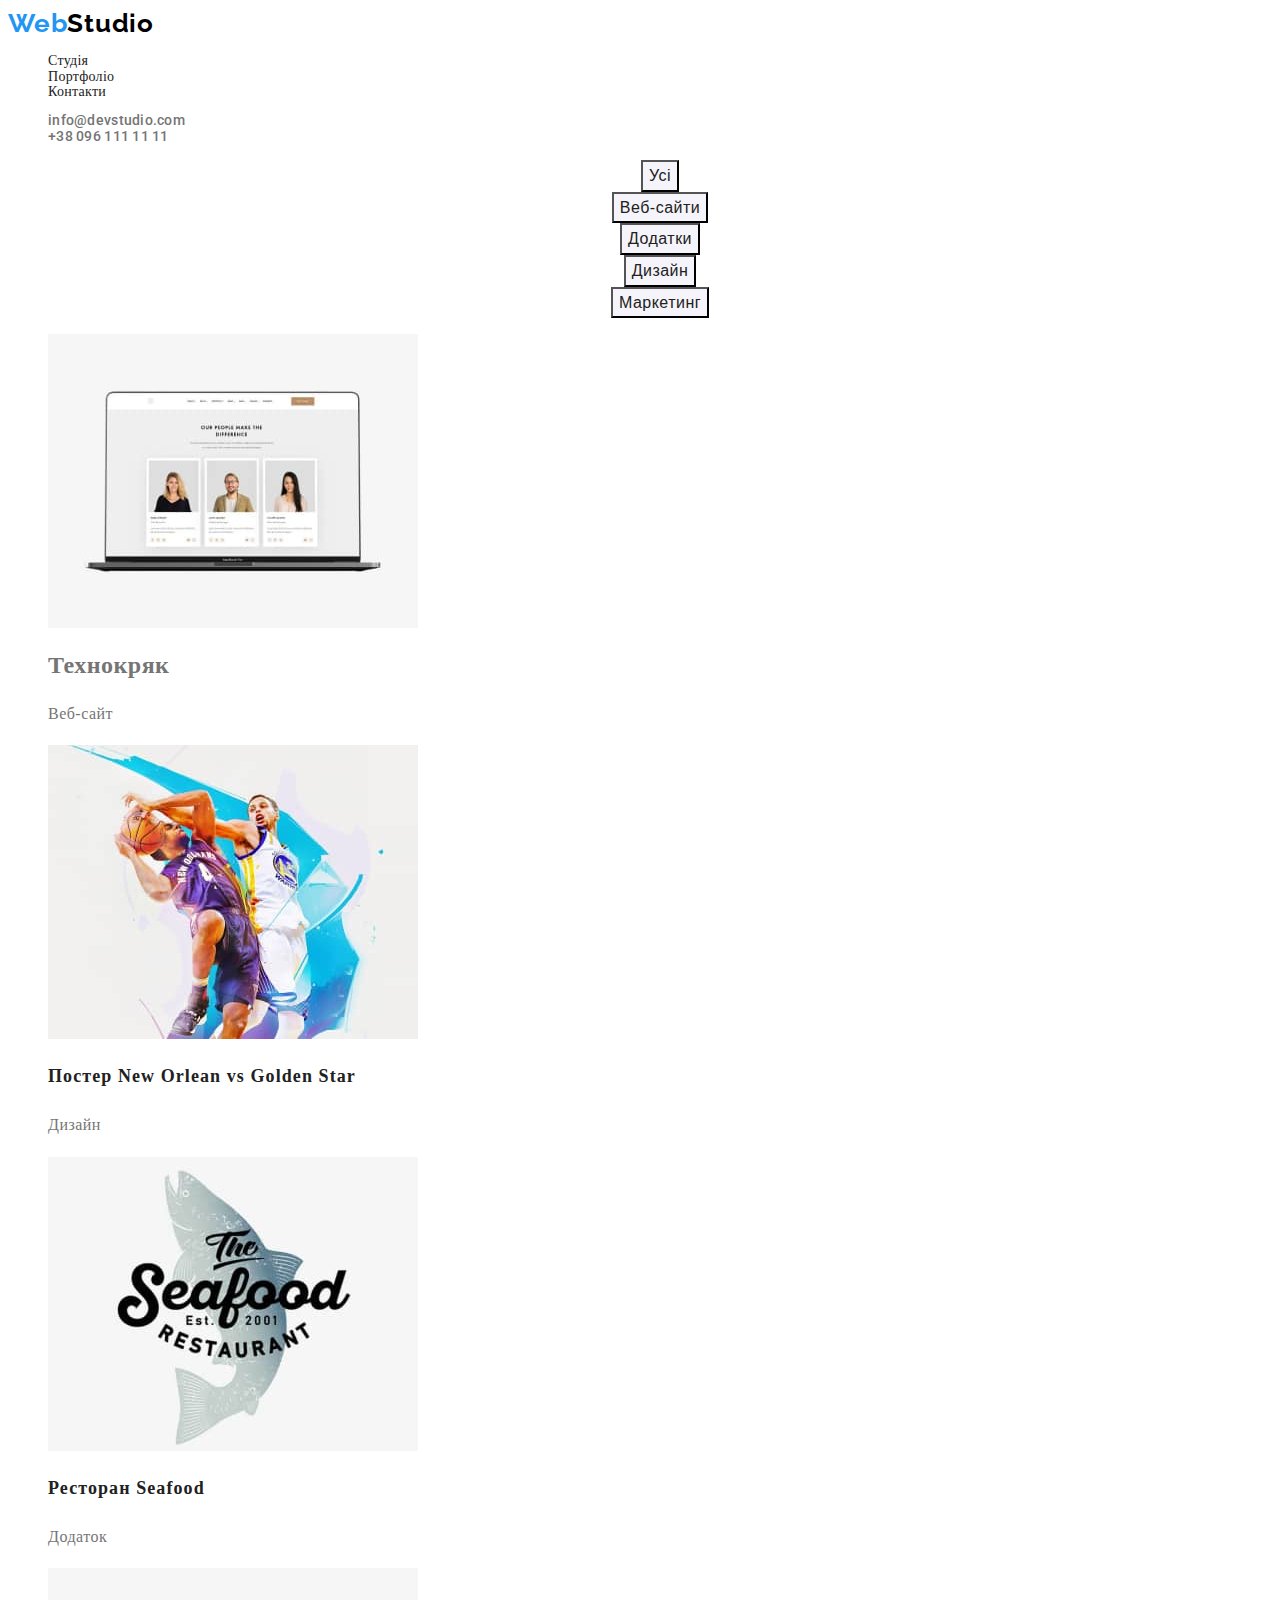
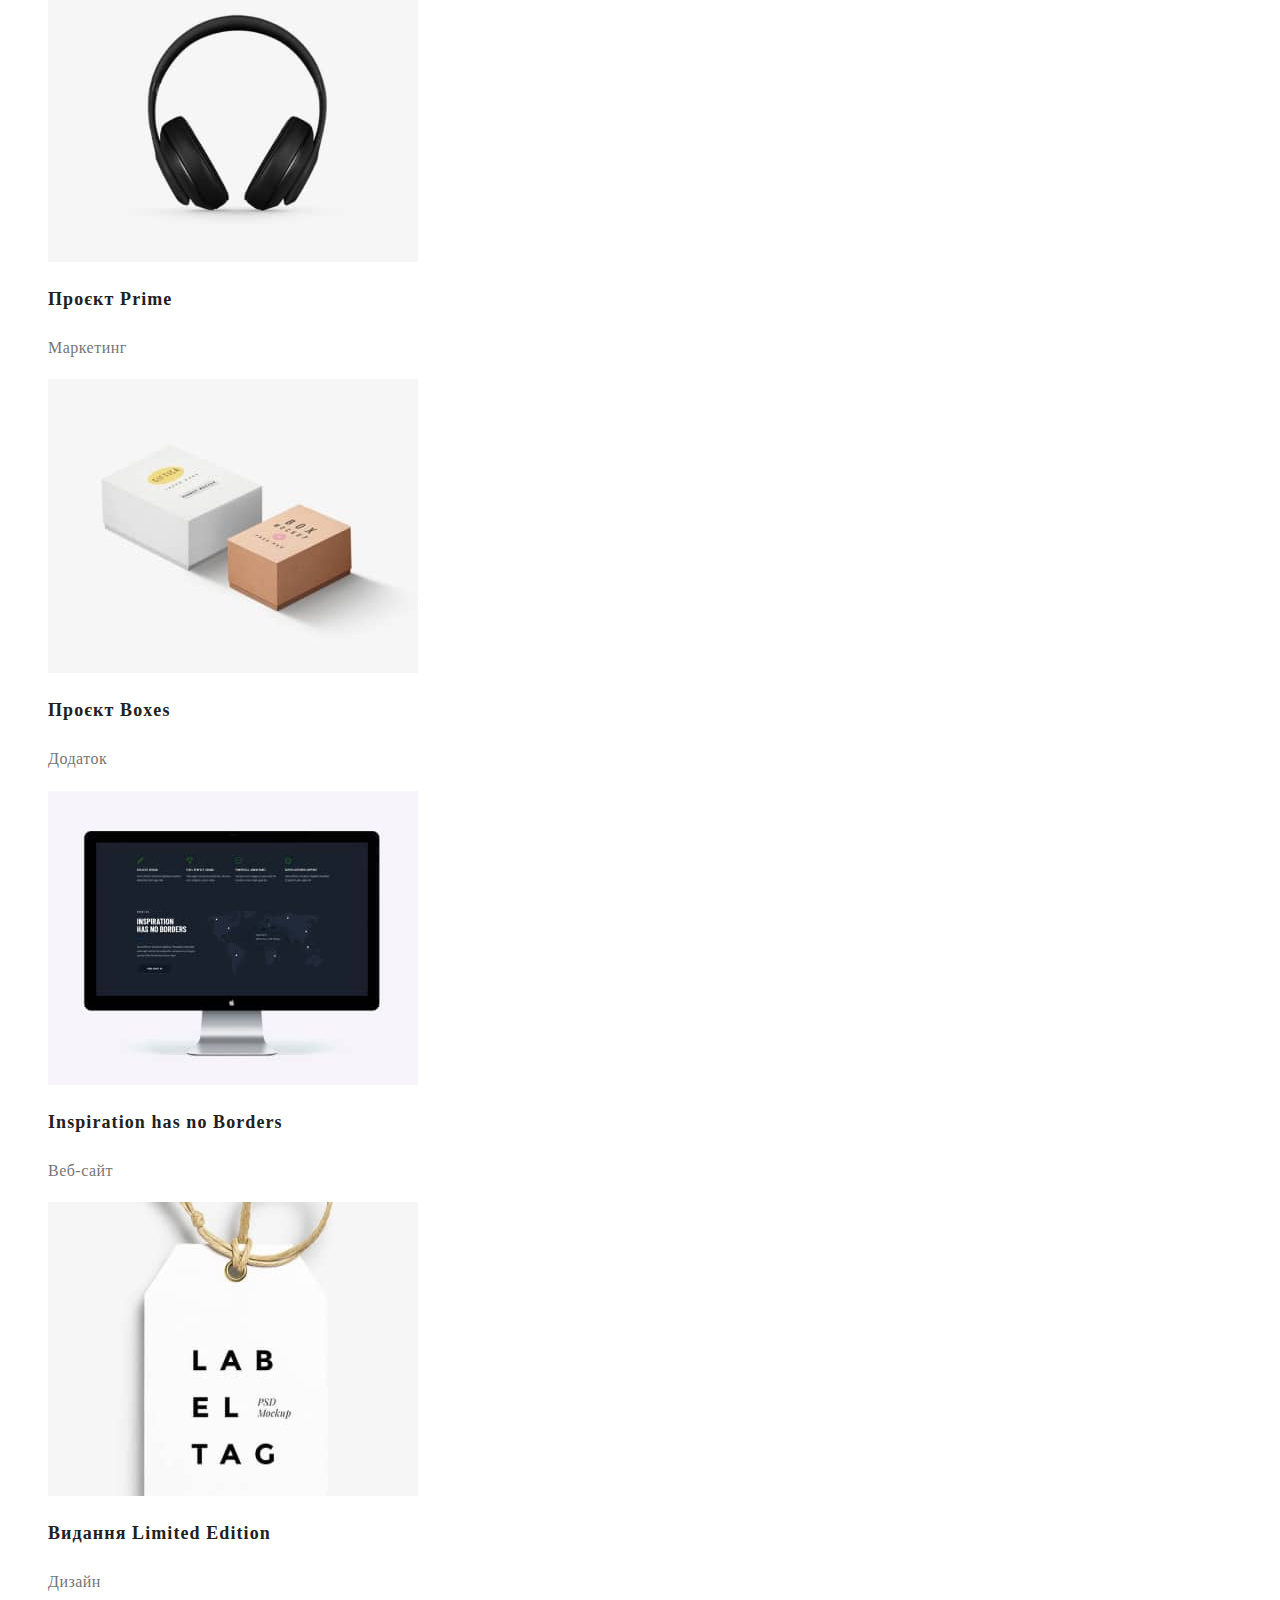
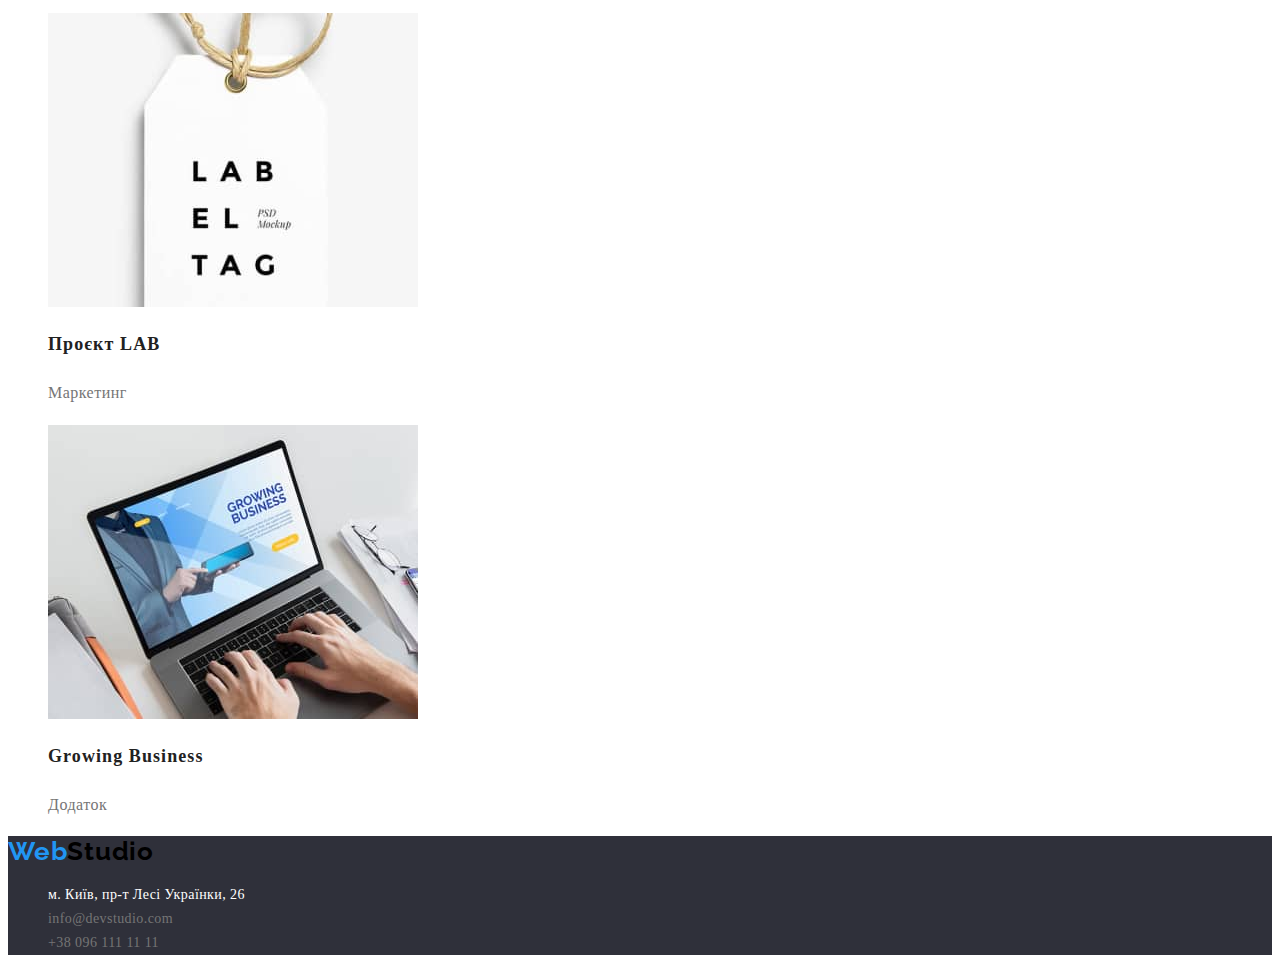
==== portfolio.html @ 9b66dcf1 "added  files" ====
<!DOCTYPE html>
<html lang="uk">
  <head>
    <meta charset="UTF-8" />
    <meta http-equiv="X-UA-Compatible" content="IE=edge" />
    <meta name="viewport" content="width=device-width, initial-scale=1.0" />
    <title>WebStudio</title>
    <!-- GoogleFonts -->
    <link href="https://fonts.googleapis.com/css2?family=Raleway:wght@700&family=Roboto:wght@400;500;700;900&display=swap" rel="stylesheet"/>
    <link rel="stylesheet" href="./css/styles.css">
  </head>
  <body>
    <header>
      <a class="logo-web" href="#">Web<span class="logo-studio">Studio</span></a>
      <nav>
        <ul class="links">
          <li>
            <a class="link-studio" href="./index.html">Студія</a>
          </li>

          <li>
            <a class="link-portfolio" href="./portfolio.html">Портфоліо</a>
          </li>
          <li>
            <a class="link-contacts" href="#">Контакти</a>
          </li>
        </ul>
      </nav>
      <ul class="contacts">
        <li>
          <a class="contacts-mail" href="mailto:info@devstudio.com">info@devstudio.com</a>
        </li>
        <li>
          <a class="contacts-tel" href="tel:+380961111111">+38 096 111 11 11</a>
        </li>
      </ul>
    </header>
    <!-- main-navigation -->
    <main>
      <section>
        <h1 hidden>portfolio</h1>
        <ul class="main-nav-filter">
          <li><button class="button" type="button">Усі</button></li>
          <li><button class="button" type="button">Веб-сайти</button></li>
          <li><button class="button" type="button">Додатки</button></li>
          <li><button class="button" type="button">Дизайн</button></li>
          <li><button class="button" type="button">Маркетинг</button></li>
        </ul>
        <ul class="our-web">
          <li>
            <img src="./images/portfolio/1.jpg" alt="приклади сайтів" width="370" height="294" />
            <h2>Технокряк</h2>
            <p class="text-portfolio">Веб-сайт</p>
          </li>
          <li>
            <img src="./images/portfolio/img2.jpg" alt="приклади сайтів" width="370" height="294" />
            <h2 class="header-portofolio">Постер New Orlean vs Golden Star</h2>
            <p class="text-portfolio">Дизайн</p>
          </li>
          <li>
            <img src="./images/portfolio/img3.jpg" alt="приклади сайтів" width="370" height="294" />
            <h2 class="header-portofolio">Ресторан Seafood</h2>
            <p class="text-portfolio">Додаток</p>
          </li>
          <li>
            <img src="./images/portfolio/img4.jpg" alt="приклади сайтів" width="370" height="294" />
            <h2 class="header-portofolio">Проєкт Prime</h2>
            <p class="text-portfolio">Маркетинг</p>
          </li>
          <li>
            <img src="./images/portfolio/img5.jpg" alt="приклади сайтів" width="370" height="294" />
            <h2 class="header-portofolio">Проєкт Boxes</h2>
            <p class="text-portfolio">Додаток</p>
          </li>
          <li>
            <img src="./images/portfolio/img6.jpg" alt="приклади сайтів" width="370" height="294" />
            <h2 class="header-portofolio">Inspiration has no Borders</h2>
            <p class="text-portfolio">Веб-сайт</p>
          </li>
          <li>
            <img src="./images/portfolio/img8.jpg" alt="приклади сайтів" width="370" height="294" />
            <h2 class="header-portofolio">Видання Limited Edition</h2>
            <p class="text-portfolio">Дизайн</p>
          </li>
          <li>
            <img src="./images/portfolio/img8.jpg" alt="приклади сайтів" width="370" height="294" />
            <h2 class="header-portofolio">Проєкт LAB</h2>
            <p class="text-portfolio">Маркетинг</p>
          </li>
          <li>
            <img src="./images/portfolio/img9.jpg" alt="приклади сайтів" width="370" height="294" />
            <h2 class="header-portofolio">Growing Business</h2>
            <p class="text-portfolio">Додаток</p>
          </li>
        </ul>
      </section>
    </main>
    <footer class="backgrounf-color">
      <a class="logo-web" href="#">Web<span class="logo-studio">Studio</span></a>
      <address>
        <ul class="advantages">
          <li>
            <a class="adress" href="#">м. Київ, пр-т Лесі Українки, 26</a>
          </li>
          <li>
            <a class="contacts-mail-footer" href="mailto:info@devstudio.com">info@devstudio.com</a>
          </li>
          <li>
            <a class="contacts-tel-footer" href="tel:+380961111111">+38 096 111 11 11</a>
          </li>
        </ul>
      </address>
    </footer>
  </body>
</html>
---- css/styles.css ----
:root {
  --main-blue-color: #2196f3;
  --main-black-color: #212121;
  --secondary-text-color: #757575;
  --main-font-color: #ffffff;
  --secondary-font-color: #f5f4fa;
}
body {
  font-family: 'Roboto' 'Raleway' 'Gill Sans', 'Gill Sans MT', Calibri, 'Trebuchet MS', sans-serif;
  font-style: normal;
  font-weight: 400;
  letter-spacing: 0.03em;
  color: var(--secondary-text-color);
}
/* header */
/* logo */
.logo-web {
  font-family: 'Raleway', sans-serif;
  font-weight: 700;
  font-size: 26px;
  line-height: 1.2;
  letter-spacing: 0.03em;
  text-decoration-line: none;
  color: var(--main-blue-color);
}
.logo-studio {
  color: #000000;
}
/* header-nav */
.links {
  font-weight: 500;
  font-size: 14px;
  line-height: 1.1;
  letter-spacing: 0.02em;
  list-style-type: none;
}

.link-studio,
.link-portfolio,
.link-contacts {
  text-decoration: none;
  color: var(--main-black-color);
  font-weight: 500;
  font-size: 14px;
  line-height: 1.1;
  letter-spacing: 0.02em;
}

.link-studio:hover,
.link-portfolio:hover,
.link-contacts:hover {
  color: var(--main-blue-color);
}

.link-studio:focus,
.link-portfolio:focus,
.link-contacts:focus {
  color: var(--main-blue-color);
}
/* contacts */
.contacts {
  font-family: 'Roboto', sans-serif;
  font-weight: 500;
  font-size: 14px;
  line-height: 1.1;
  letter-spacing: 0.02em;
  list-style-type: none;
}

.contacts-mail,
.contacts-tel {

  color: var(--secondary-text-color);
  text-decoration: none;
}
.contacts-mail:hover,
.contacts-tel:hover {
  color: var(--main-blue-color);
}
.contacts-mail:focus,
.contacts-tel:focus {
  color: var(--main-blue-color);
}
/* hero */
.hero-slogan {
  font-weight: 900;
  font-size: 44px;
  line-height: 1.4;
  text-align: center;
  letter-spacing: 0.06em;
  text-transform: uppercase;
  color: var(--main-font-color);
  background-color: #2f303a;
}

.button {
  color: var(--main-font-color);
  background-color: var(--main-blue-color);
  font-weight: 700;
  font-size: 16px;
  line-height: 1.9;
}
.pointer {
  cursor: pointer;
}

.button:hover {
  color: var(--main-font-color);
  background-color: grey;
}

.button:focus {
  color: var(--main-font-color);
  background-color: grey;
}

/* <!-- our advantages --> */
.advantages {
  list-style-type: none;
}

.headers {
  font-weight: 700;
  font-size: 14px;
  line-height: 1.2;
  letter-spacing: 0.03em;
  text-transform: uppercase;
  color: #212121;
}

.text {
  font-size: 14px;
  line-height: 1.7;
  letter-spacing: 0.03em;
  color: var(--secondary-text-color);
}

.our-works {
  list-style-type: none;
}

.team {
  font-weight: 700;
  font-size: 36px;
  line-height: 1.7;
  text-align: center;
  letter-spacing: 0.03em;

  color: var(--main-black-color);
}

.team-members {
  list-style-type: none;
}
.members {
  font-weight: 500;
  font-size: 16px;
  line-height: 1.7;
  text-align: center;
  letter-spacing: 0.03em;
  color: var(--main-black-color);
}
.possition {
  font-size: 16px;
  line-height: 1.7;
  text-align: center;
  letter-spacing: 0.03em;
  color: var(--secondary-text-color);
}
/* footer */
.backgrounf-color {
  background-color: #2f303a;
}
.adress-info {
  list-style-type: none;
}
.adress {
  font-style: normal;
  font-size: 14px;
  line-height: 1.7;
  letter-spacing: 0.03em;
  color: var(--main-font-color);
  text-decoration: none;
}
.adress:hover,
.adress:focus {
  color: var(--main-blue-color);
}
.contacts-mail-footer,
.contacts-tel-footer {
  font-style: normal;
  font-size: 14px;
  line-height: 1.7;
  letter-spacing: 0.03em;
  color: var(--secondary-text-color);
  text-decoration: none;
}
.contacts-mail-footer:hover,
.contacts-tel-footer:hover {
  color: var(--main-blue-color);
}
.contacts-mail-footer:focus,
.contacts-tel-footer:focus {
  color: var(--main-blue-color);
}
/* buttons */
.main-nav-filter {
  list-style-type: none;
  color: var(--main-black-color);
  font-weight: 500;
  font-size: 16px;
  line-height: 1.6;
  text-align: center;
  letter-spacing: 0.03em;
}
.button {
  color: var(--main-black-color);
  background-color: var(--secondary-font-color);
  font-weight: 500;
  font-size: 16px;
  line-height: 1.6;
  text-align: center;
  letter-spacing: 0.03em;
  cursor: pointer;
}
.button:hover {
  color: var(--main-font-color);
  background-color: var(--main-blue-color);
}
.button:focus {
  color: var(--main-font-color);
  background-color: var(--main-blue-color);
}

/* Our web-sides */
.our-web {
  list-style-type: none;
}
.header-portofolio {
  font-weight: 700;
  font-size: 18px;
  line-height: 2;
  letter-spacing: 0.06em;
  color:var(--main-black-color);
}
.text-portfolio {
  font-size: 16px;
  line-height: 1.9;
  letter-spacing: 0.03em;
  color: var(--secondary-text-color);
}
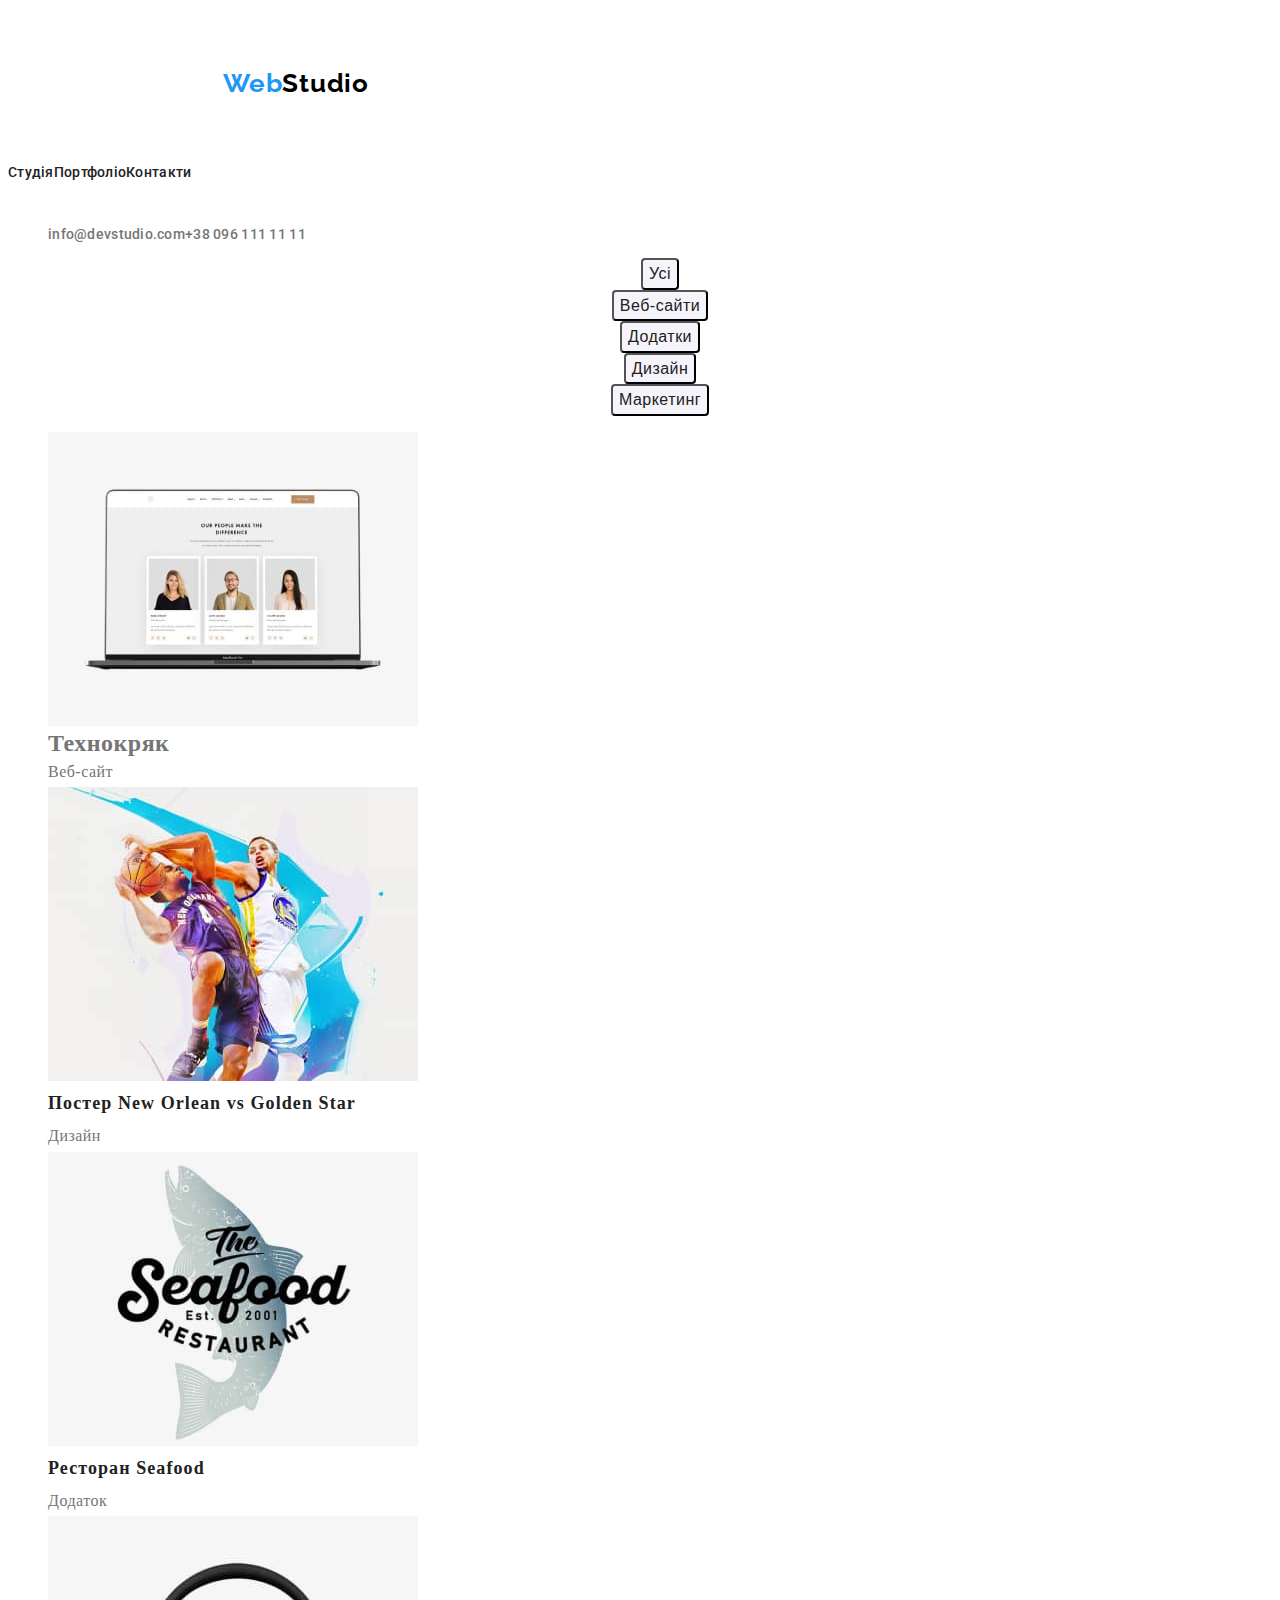
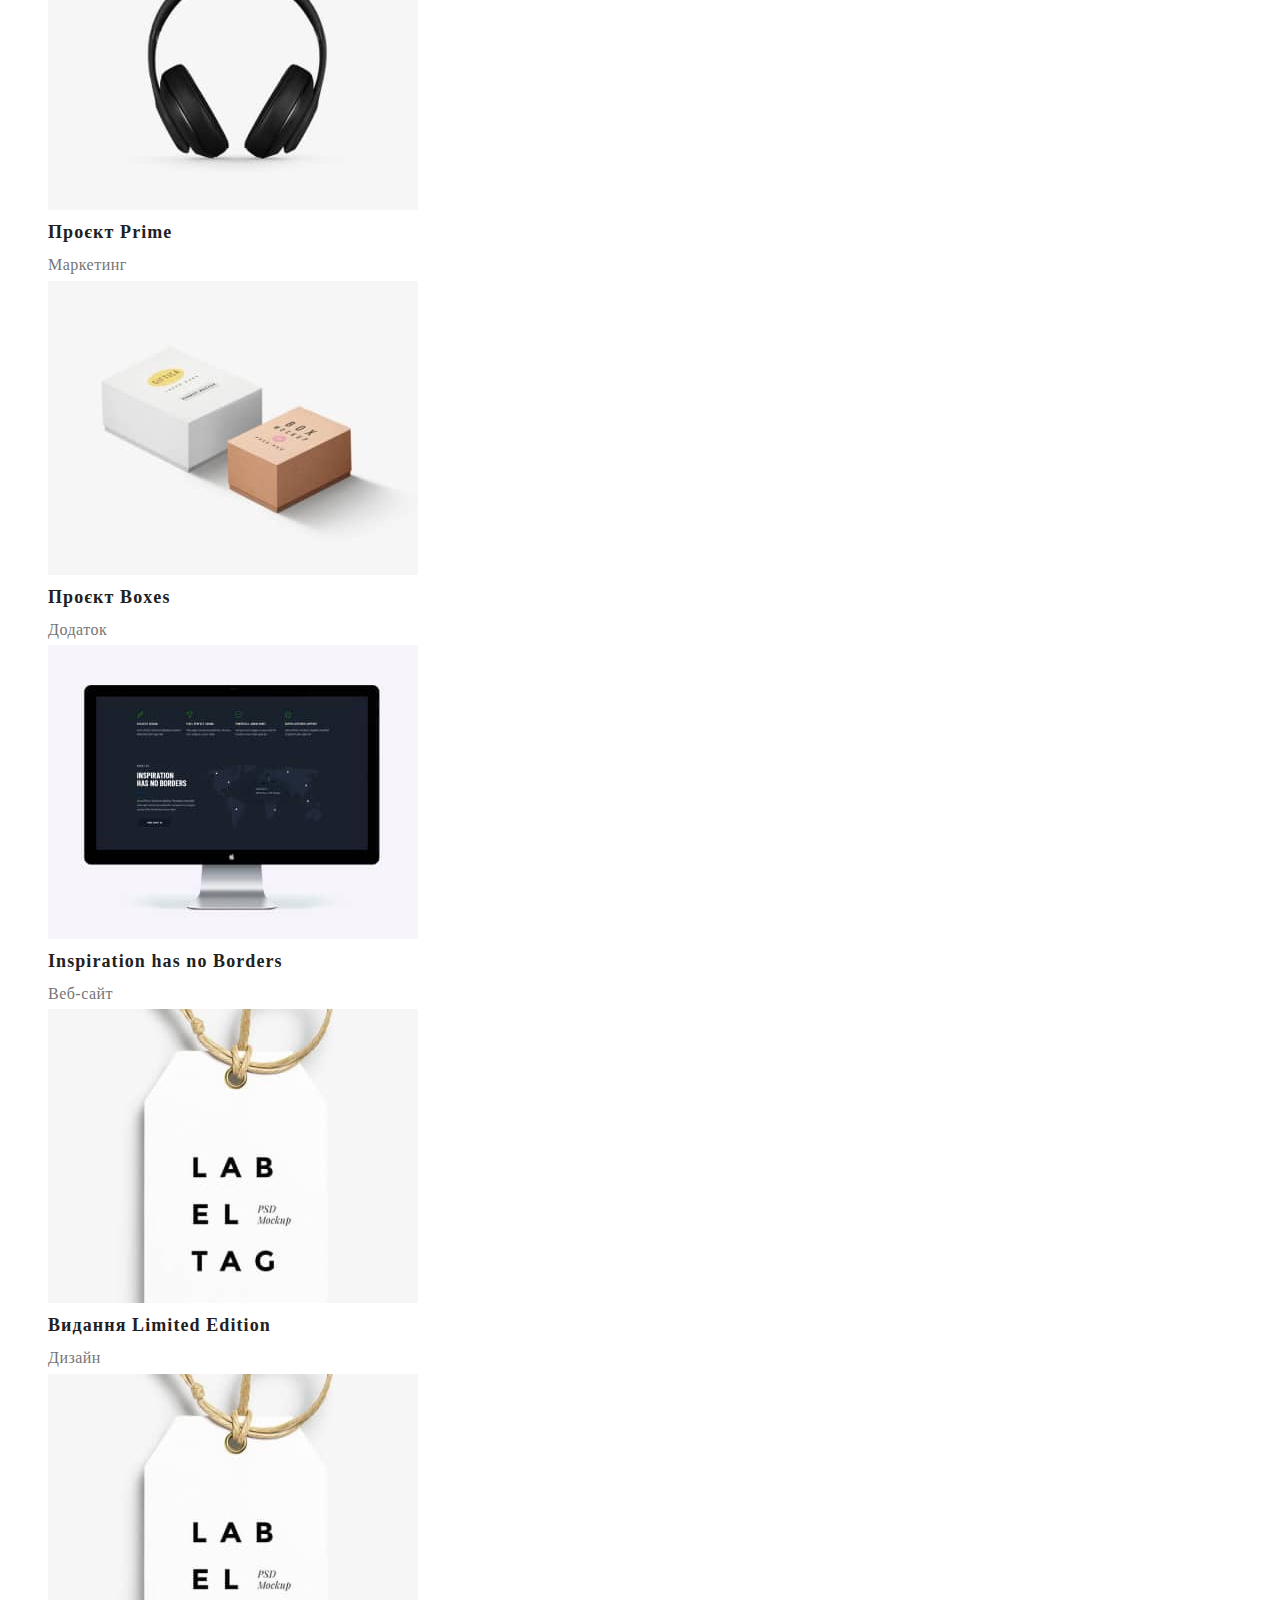
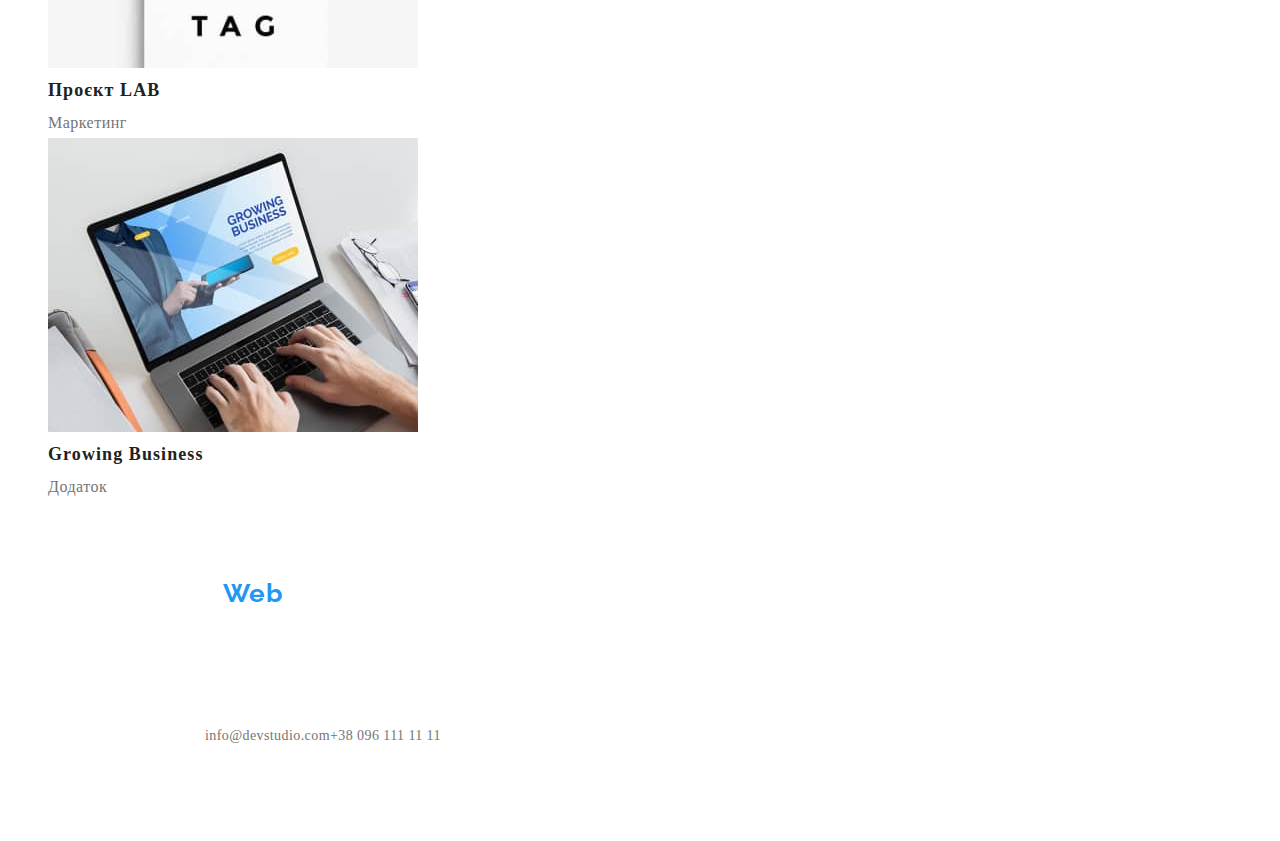
==== commit 6b59d50b: "first page finished" ====
--- a/portfolio.html
+++ b/portfolio.html
@@ -96,7 +96,7 @@
       </section>
     </main>
     <footer class="backgrounf-color">
-      <a class="logo-web" href="#">Web<span class="logo-studio">Studio</span></a>
+      <a class="logo-web" href="#">Web<span class="logo-studio-footer">Studio</span></a>
       <address>
         <ul class="advantages">
           <li>
--- a/css/styles.css
+++ b/css/styles.css
@@ -1,3 +1,9 @@
+
+h1, h2, h3, p {
+  margin: 0px;
+  padding: 0px; 
+}
+
 :root {
   --main-blue-color: #2196f3;
   --main-black-color: #212121;
@@ -11,9 +17,23 @@
   font-weight: 400;
   letter-spacing: 0.03em;
   color: var(--secondary-text-color);
+  
 }
 /* header */
 /* logo */
+.container {
+  display: flex;
+  width: 1170px;
+  margin-left: auto;
+  margin-right: auto; 
+}
+
+.main-nav {
+  display: flex;
+  align-items: center;
+  margin-right: auto;
+}
+
 .logo-web {
   font-family: 'Raleway', sans-serif;
   font-weight: 700;
@@ -22,17 +42,26 @@
   letter-spacing: 0.03em;
   text-decoration-line: none;
   color: var(--main-blue-color);
+  margin-right: 93px;
+ 
 }
 .logo-studio {
   color: #000000;
 }
 /* header-nav */
+.links .item +.item {
+  margin-left: 50px;
+}
+
 .links {
+  font-family: 'Roboto';
+  display:flex;
   font-weight: 500;
   font-size: 14px;
   line-height: 1.1;
   letter-spacing: 0.02em;
   list-style-type: none;
+  padding-left: 0;
 }
 
 .link-studio,
@@ -44,6 +73,9 @@
   font-size: 14px;
   line-height: 1.1;
   letter-spacing: 0.02em;
+  padding-top: 32px;
+  padding-bottom: 32px;
+  display: block;
 }
 
 .link-studio:hover,
@@ -59,20 +91,27 @@
 }
 /* contacts */
 .contacts {
+  display: flex;
+  align-items: center;
+
   font-family: 'Roboto', sans-serif;
   font-weight: 500;
   font-size: 14px;
   line-height: 1.1;
   letter-spacing: 0.02em;
-  list-style-type: none;
+  list-style-type: none;  
+}
+
+.contacts .item +.item {
+  margin-left: 50px;
 }
 
 .contacts-mail,
 .contacts-tel {
-
   color: var(--secondary-text-color);
   text-decoration: none;
 }
+
 .contacts-mail:hover,
 .contacts-tel:hover {
   color: var(--main-blue-color);
@@ -82,7 +121,15 @@
   color: var(--main-blue-color);
 }
 /* hero */
+.hero {
+  background-color: #2F303A;
+  height: 600px;
+  text-align: center;
+  border: 1px solid transparent;
+
+}
 .hero-slogan {
+  box-sizing: border-box;
   font-weight: 900;
   font-size: 44px;
   line-height: 1.4;
@@ -90,7 +137,10 @@
   letter-spacing: 0.06em;
   text-transform: uppercase;
   color: var(--main-font-color);
-  background-color: #2f303a;
+  margin-top: 200px;
+  margin-bottom: 30px;
+  margin-right: auto;
+  margin-left: auto;
 }
 
 .button {
@@ -99,24 +149,48 @@
   font-weight: 700;
   font-size: 16px;
   line-height: 1.9;
-}
+  border-radius: 4px;
+}
+
 .pointer {
   cursor: pointer;
 }
 
 .button:hover {
-  color: var(--main-font-color);
-  background-color: grey;
+  color: var(--main-blue-color);
+  background-color: var(--main-font-color);
 }
 
 .button:focus {
-  color: var(--main-font-color);
-  background-color: grey;
+  color: var(--main-blue-color);
+  background-color: var(--main-font-color);
 }
 
 /* <!-- our advantages --> */
+.container-ad {
+  display: flex;
+  max-width: 1170px;
+  margin-left: auto;
+  margin-right: auto;
+  margin-top: 92px;
+  
+
+}
 .advantages {
   list-style-type: none;
+  display: flex;
+  flex-wrap: wrap;
+  padding-left: 0;
+  margin-top: 94px;
+  margin-bottom: 94px;
+}
+.advantages > .item {
+  width: 270px;
+  padding: 0px;
+  
+}
+.advantages > .item + .item {
+  margin-left: 30px; 
 }
 
 .headers {
@@ -126,51 +200,134 @@
   letter-spacing: 0.03em;
   text-transform: uppercase;
   color: #212121;
-}
-
-.text {
-  font-size: 14px;
-  line-height: 1.7;
-  letter-spacing: 0.03em;
-  color: var(--secondary-text-color);
-}
-
-.our-works {
-  list-style-type: none;
+  margin-bottom: 10px;
+}
+
+ .text {
+  padding-bottom: 93px;
+    font-size: 14px;
+    line-height: 1.7;
+    letter-spacing: 0.03em;
+    color: var(--secondary-text-color);
+  }
+
+/* /* our works */
+
+.container-work {
+  width: 1170px;
+  margin-left: auto;
+  margin-right: auto;
+  margin-bottom: 81px;
+}  
+
+ .header-work {
+font-family: 'Roboto';
+font-style: normal;
+font-weight: 700;
+font-size: 36px;
+line-height: 42px;
+text-align: center;
+letter-spacing: 0.03em;
+
+color: #212121;
+margin-bottom: 50px;
+text-align: center;
+}
+
+.our-works  {
+  display: flex;
+  padding: 0;
+  list-style-type: none;
+  margin: 0;
+}
+
+.our-works .works-item + .works-item {
+  margin-left: 30px;
+}
+/* our team */
+.bgc {
+  background-color: #F5F4FA;
+}
+.team-container {
+  width: 1170px;
+  margin-left: auto;
+  margin-right: auto;
+  margin-bottom: 13px;  
 }
 
 .team {
+  width: 1170px;
+  font-family: 'Roboto';
   font-weight: 700;
   font-size: 36px;
   line-height: 1.7;
   text-align: center;
   letter-spacing: 0.03em;
-
   color: var(--main-black-color);
 }
 
 .team-members {
-  list-style-type: none;
-}
+  width: 1170px;
+  display: flex;
+  list-style-type: none;
+  padding: 0;
+  margin-top: 50px;
+  margin-bottom: 0;
+}
+
+.team-members .team-item + .team-item {
+  margin-left: 30px;
+} 
+
+.team-item {
+  height: 360px;
+  background-color: var(--main-font-color); 
+  margin-bottom: 94px; 
+}
+
 .members {
   font-weight: 500;
   font-size: 16px;
   line-height: 1.7;
-  text-align: center;
   letter-spacing: 0.03em;
   color: var(--main-black-color);
+  text-align: center;
 }
 .possition {
   font-size: 16px;
   line-height: 1.7;
-  text-align: center;
   letter-spacing: 0.03em;
   color: var(--secondary-text-color);
+  text-align: center;
 }
 /* footer */
-.backgrounf-color {
+.footer-container {
   background-color: #2f303a;
-}
+  width: 1600px;
+  height: 252px;
+  box-sizing: border-box;
+  border: 1px solid transparent;
+  
+}
+.logo-studio-footer {
+color: var(--main-font-color);
+}
+
+.logo-web {
+display: inline-block;
+margin-top: 60px;
+margin-left: 215px;
+margin-right:auto;
+margin-bottom: 20px;
+}
+.advantages-footer {
+  list-style-type: none;
+  margin-left: 215px;
+  padding: 0;
+  margin-bottom: 0;
+  margin-top: 0;
+}
+
 .adress-info {
   list-style-type: none;
 }
@@ -213,7 +370,7 @@
   text-align: center;
   letter-spacing: 0.03em;
 }
-.button {
+.main-nav-filter .button {
   color: var(--main-black-color);
   background-color: var(--secondary-font-color);
   font-weight: 500;
@@ -223,11 +380,11 @@
   letter-spacing: 0.03em;
   cursor: pointer;
 }
-.button:hover {
+.main-nav-filter .button:hover {
   color: var(--main-font-color);
   background-color: var(--main-blue-color);
 }
-.button:focus {
+.main-nav-filter .button:focus {
   color: var(--main-font-color);
   background-color: var(--main-blue-color);
 }
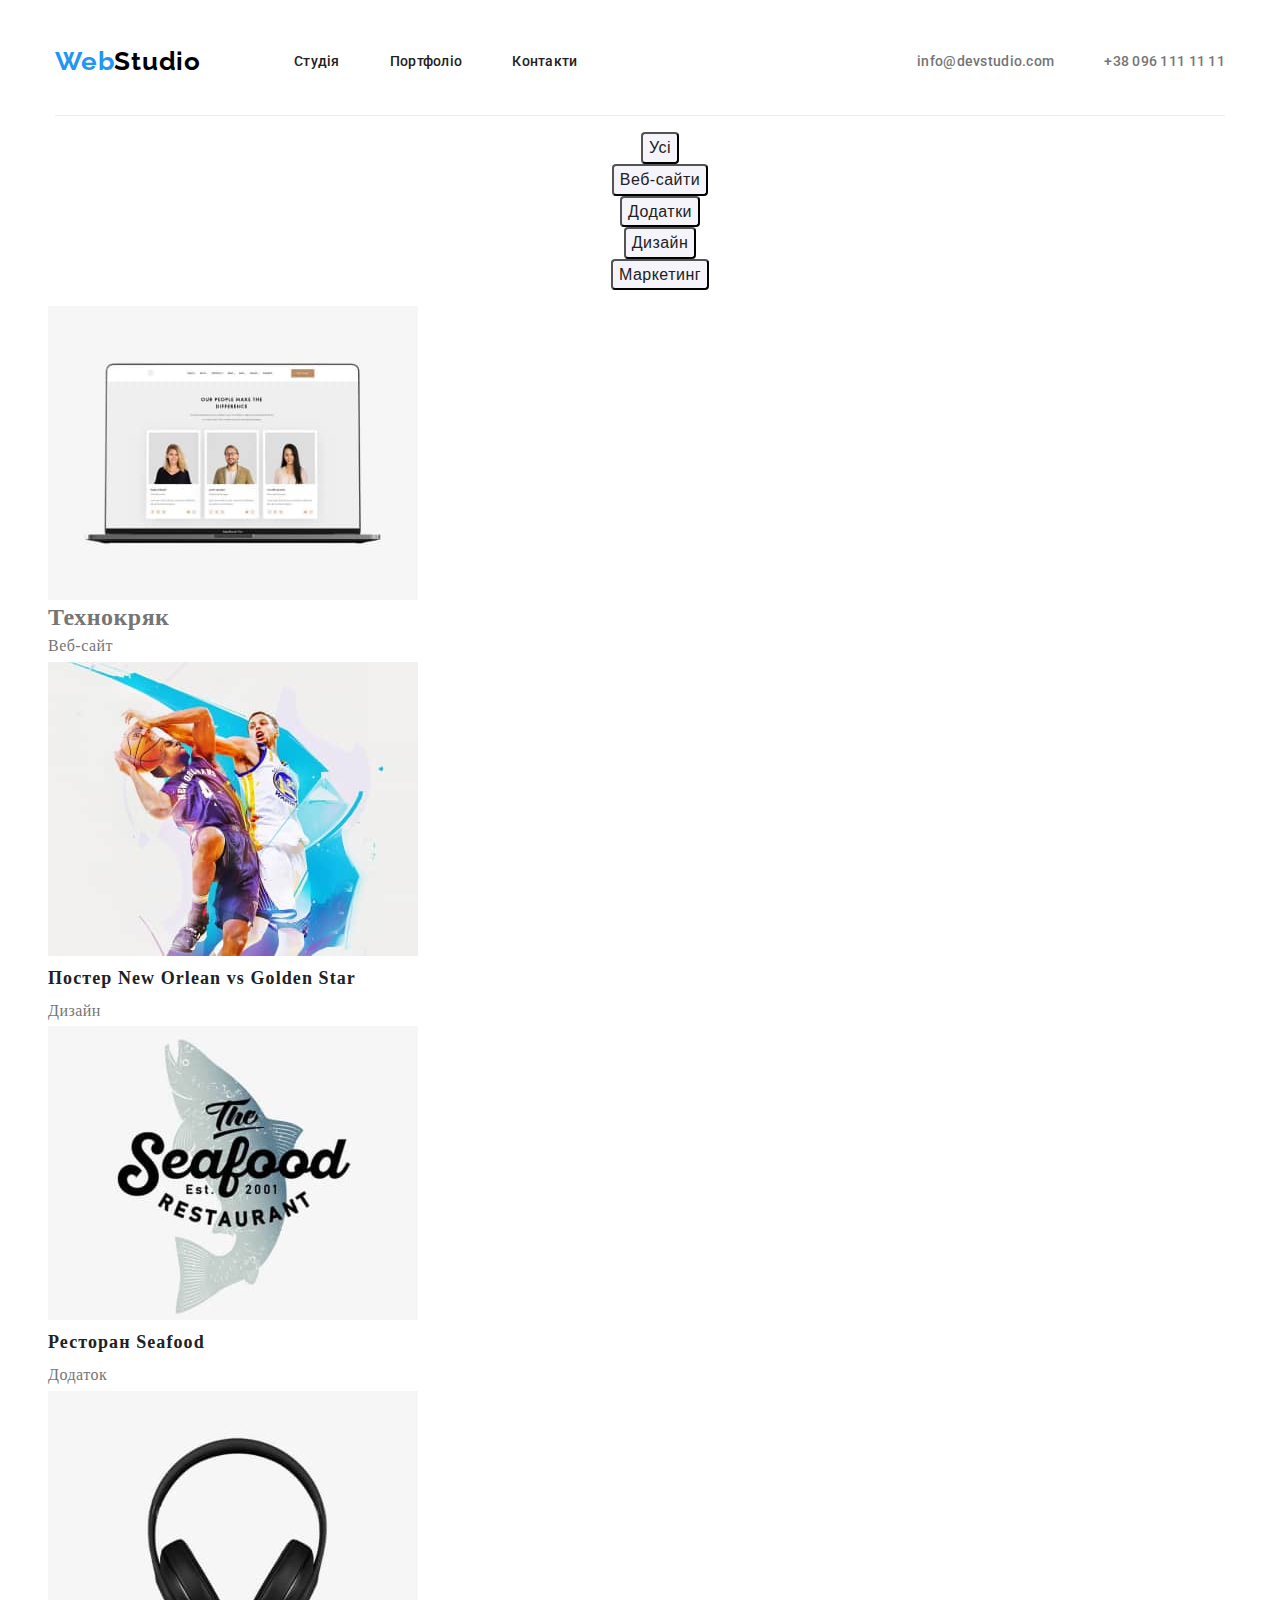
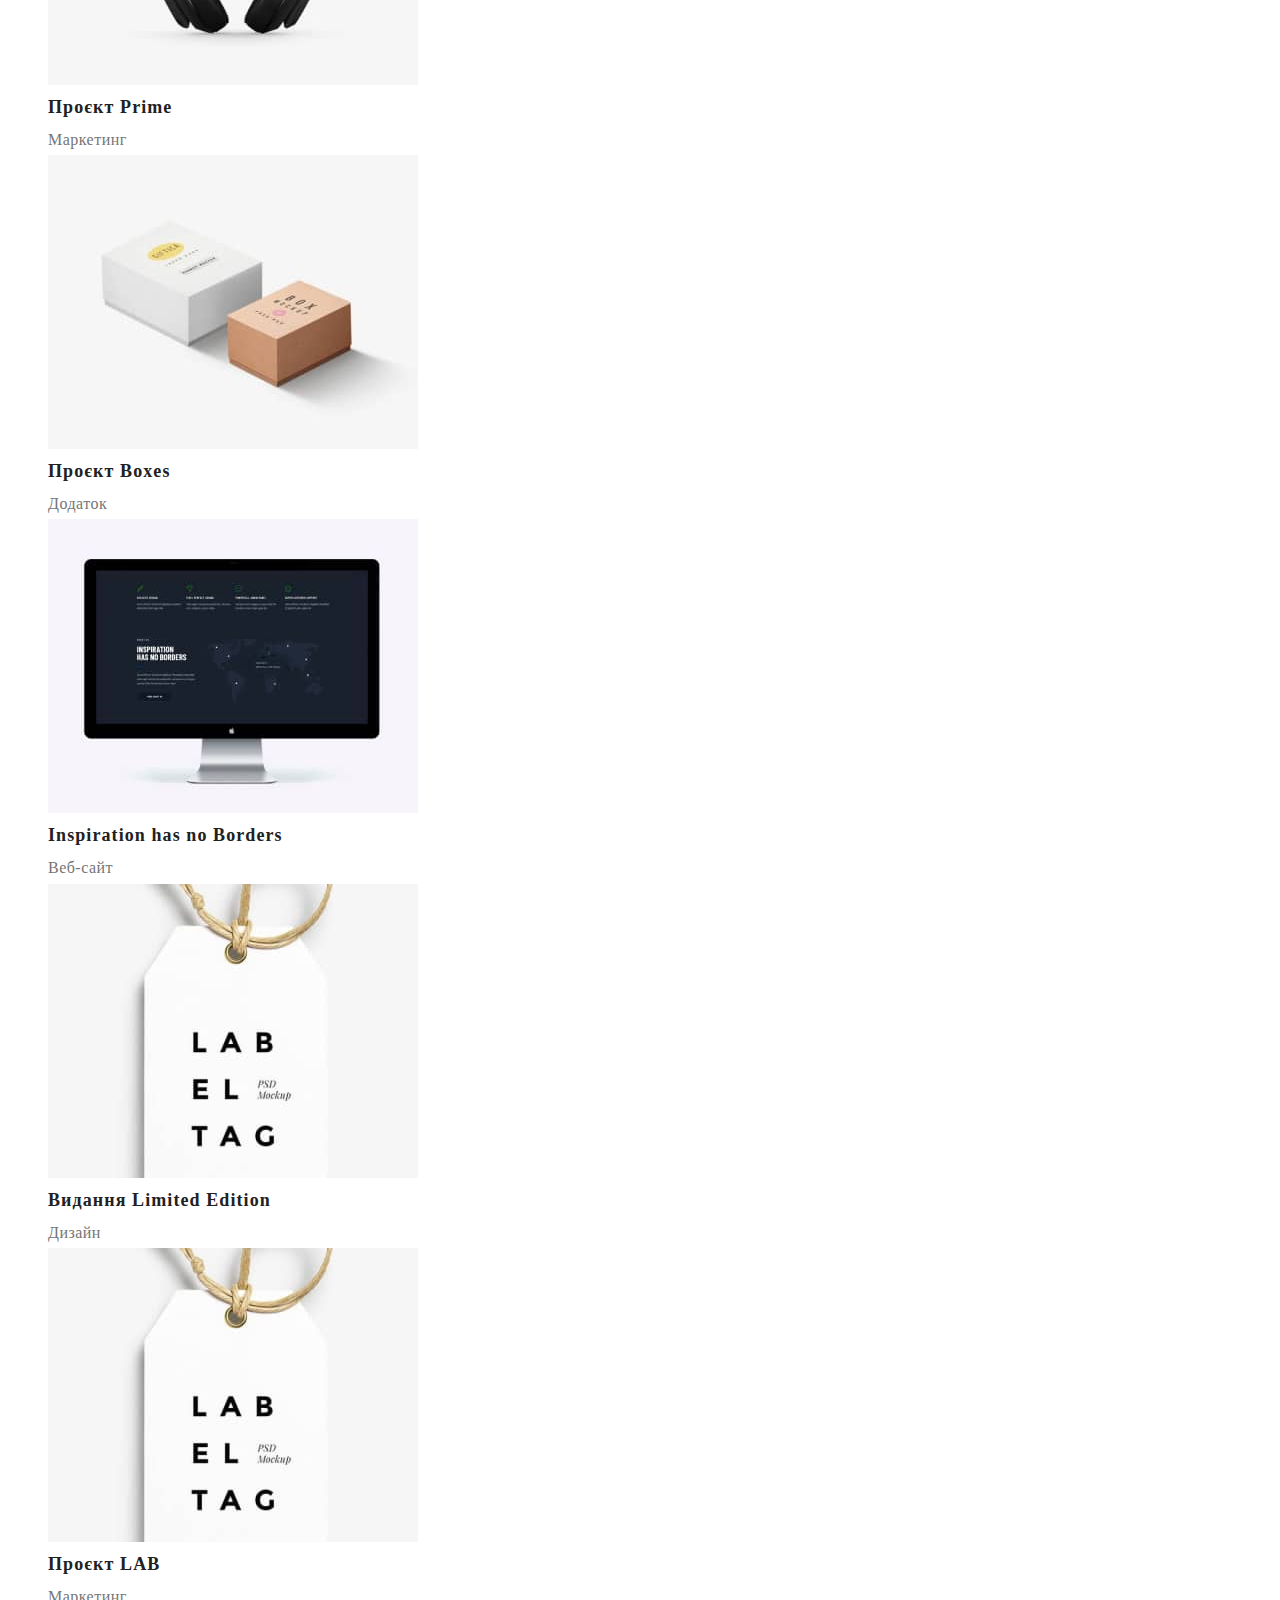
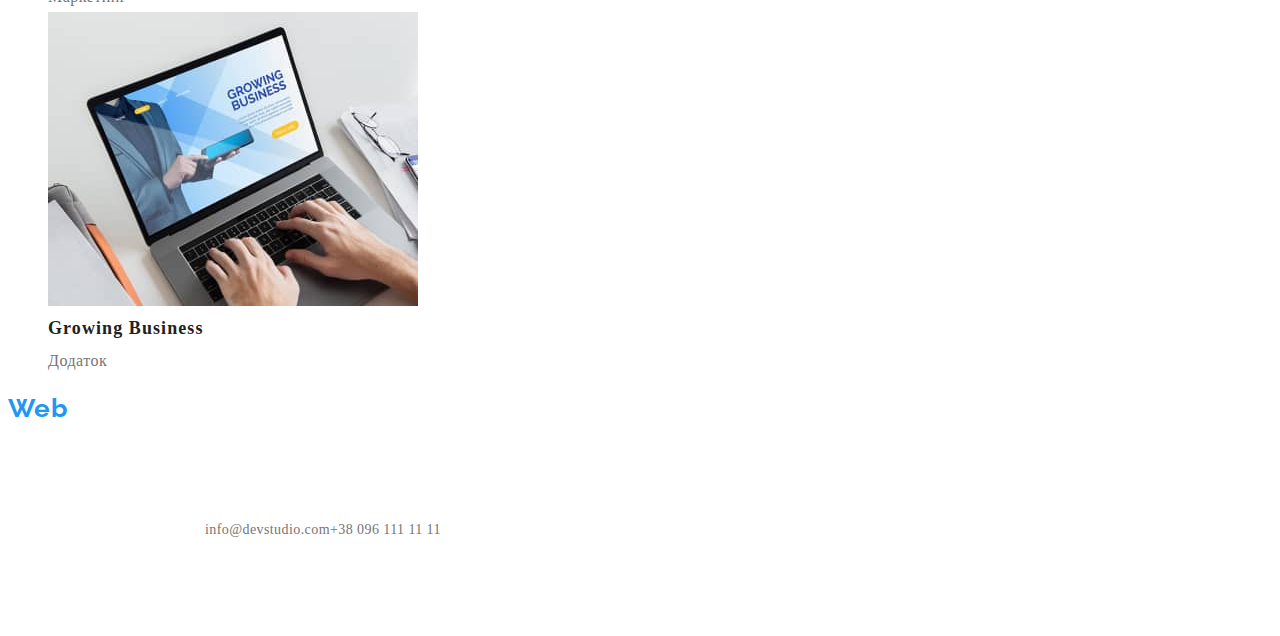
==== commit 62bbdf44: "studio final" ====
--- a/portfolio.html
+++ b/portfolio.html
@@ -11,29 +11,31 @@
   </head>
   <body>
     <header>
-      <a class="logo-web" href="#">Web<span class="logo-studio">Studio</span></a>
-      <nav>
+      <div class="container">
+      <div class="main-nav">
+      <a class="logo-webs" href="#">Web<span class="logo-studio">Studio</span></a>
         <ul class="links">
-          <li>
+          <li class="item">
             <a class="link-studio" href="./index.html">Студія</a>
           </li>
-
-          <li>
+          <li class="item">
             <a class="link-portfolio" href="./portfolio.html">Портфоліо</a>
           </li>
-          <li>
+          <li class="item">
             <a class="link-contacts" href="#">Контакти</a>
           </li>
         </ul>
-      </nav>
-      <ul class="contacts">
-        <li>
-          <a class="contacts-mail" href="mailto:info@devstudio.com">info@devstudio.com</a>
-        </li>
-        <li>
-          <a class="contacts-tel" href="tel:+380961111111">+38 096 111 11 11</a>
-        </li>
-      </ul>
+      </div>
+      <!-- mail and telephone number -->
+        <ul class="contacts">
+          <li class="item">
+            <a class="contacts-mail" href="mailto:info@devstudio.com">info@devstudio.com</a>
+          </li>
+          <li class="item">
+            <a class="contacts-tel" href="tel:+380961111111">+38 096 111 11 11</a>
+          </li>
+        </ul>
+  </div>
     </header>
     <!-- main-navigation -->
     <main>
--- a/css/styles.css
+++ b/css/styles.css
@@ -25,7 +25,8 @@
   display: flex;
   width: 1170px;
   margin-left: auto;
-  margin-right: auto; 
+  margin-right: auto;
+  border-bottom: 1px solid #ECECEC;
 }
 
 .main-nav {
@@ -34,7 +35,7 @@
   margin-right: auto;
 }
 
-.logo-web {
+.logo-webs {
   font-family: 'Raleway', sans-serif;
   font-weight: 700;
   font-size: 26px;
@@ -122,6 +123,8 @@
 }
 /* hero */
 .hero {
+  width: 1600px;
+  margin: auto;
   background-color: #2F303A;
   height: 600px;
   text-align: center;
@@ -246,7 +249,9 @@
 }
 /* our team */
 .bgc {
+  width: 1600px;
   background-color: #F5F4FA;
+  margin: auto;
 }
 .team-container {
   width: 1170px;
@@ -306,23 +311,36 @@
   width: 1600px;
   height: 252px;
   box-sizing: border-box;
-  border: 1px solid transparent;
-  
+  border: 1px solid transparent; 
+  margin: auto;
+}
+
+.context {
+  display: inline-block;
+  width: 1170px;
+  margin-left: 215px;
+  margin-top: 60px;
+  margin-right:auto;
+  margin-bottom: 20px;
+
 }
 .logo-studio-footer {
 color: var(--main-font-color);
 }
 
 .logo-web {
-display: inline-block;
-margin-top: 60px;
-margin-left: 215px;
-margin-right:auto;
-margin-bottom: 20px;
+  font-family: 'Raleway', sans-serif;
+  font-weight: 700;
+  font-size: 26px;
+  line-height: 1.2;
+  letter-spacing: 0.03em;
+  text-decoration-line: none;
+  color: var(--main-blue-color);
+  
 }
 .advantages-footer {
   list-style-type: none;
-  margin-left: 215px;
+  /* margin-left: 215px; */
   padding: 0;
   margin-bottom: 0;
   margin-top: 0;
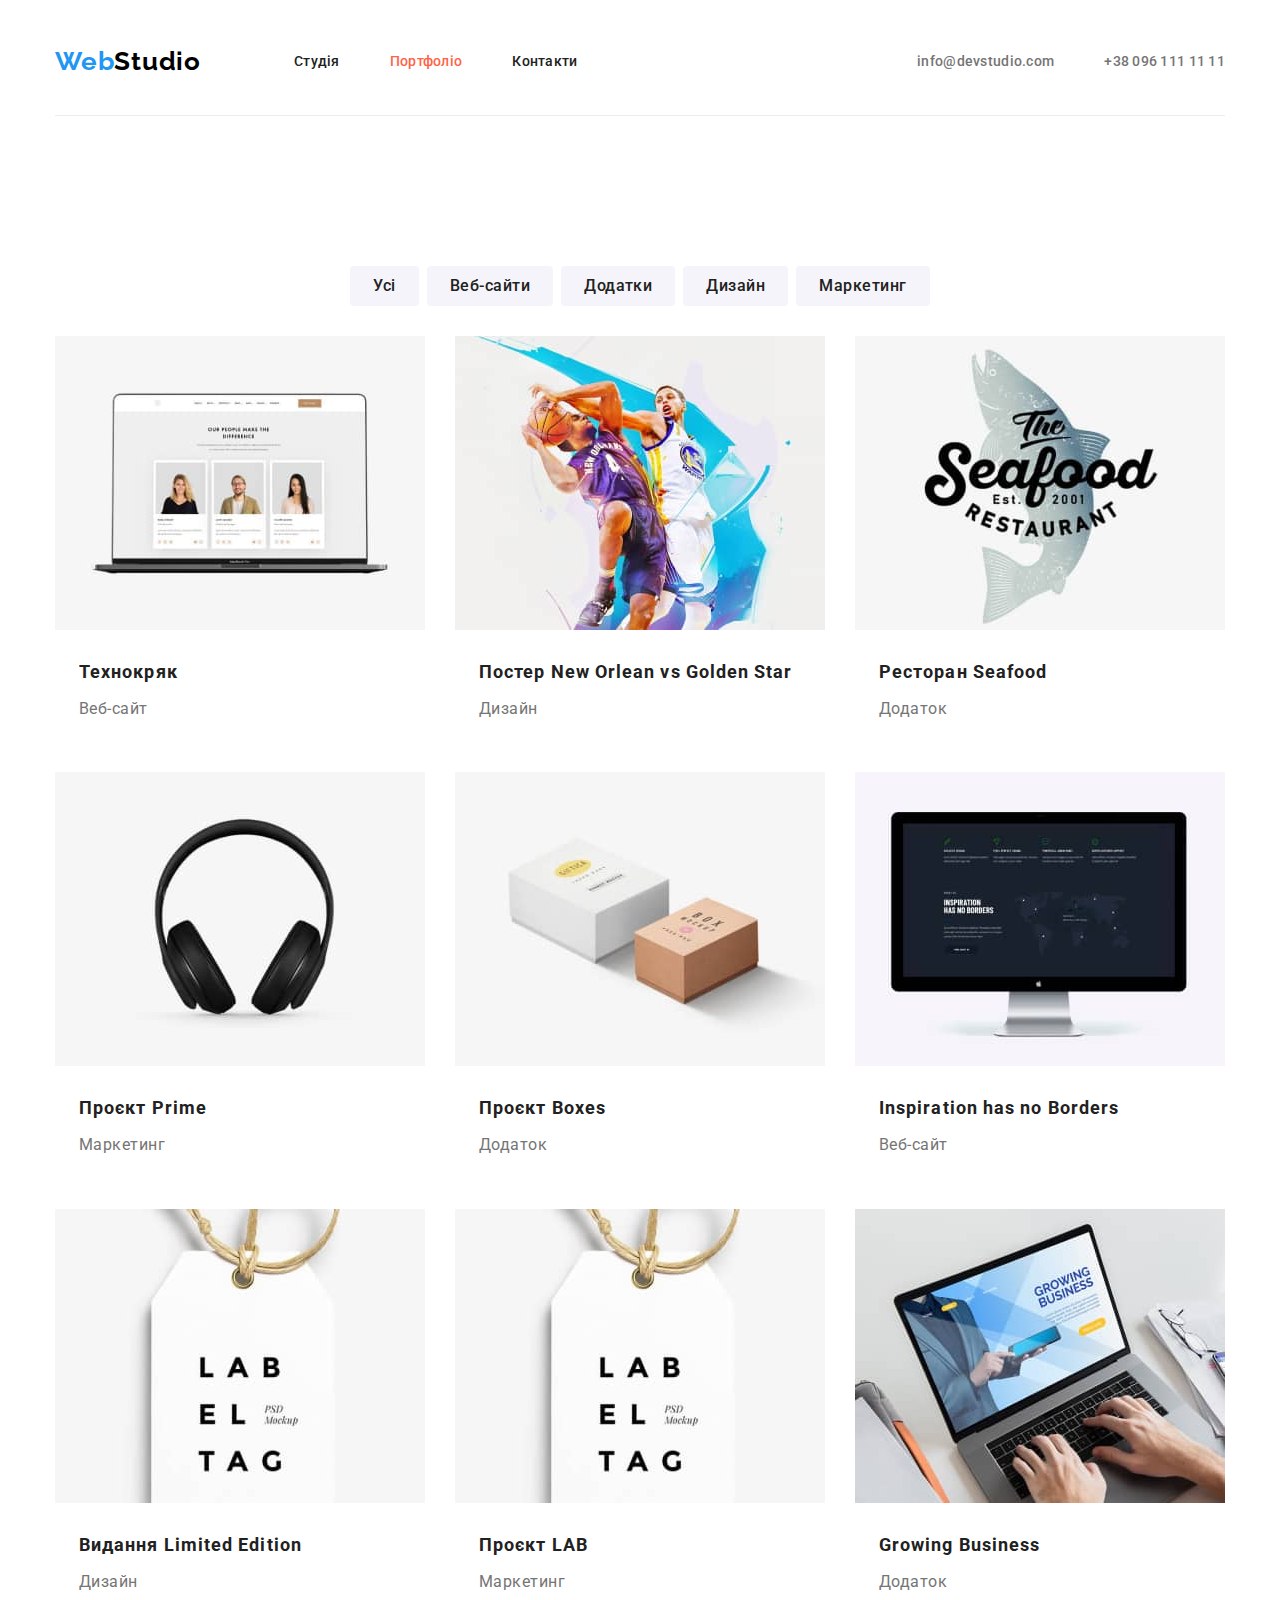
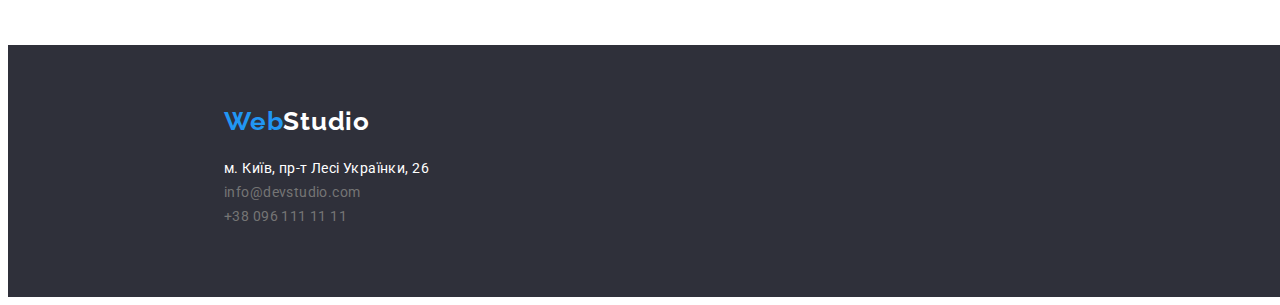
==== commit 2fc8f919: "final commit" ====
--- a/portfolio.html
+++ b/portfolio.html
@@ -6,27 +6,30 @@
     <meta name="viewport" content="width=device-width, initial-scale=1.0" />
     <title>WebStudio</title>
     <!-- GoogleFonts -->
-    <link href="https://fonts.googleapis.com/css2?family=Raleway:wght@700&family=Roboto:wght@400;500;700;900&display=swap" rel="stylesheet"/>
-    <link rel="stylesheet" href="./css/styles.css">
+    <link
+      href="https://fonts.googleapis.com/css2?family=Raleway:wght@700&family=Roboto:wght@400;500;700;900&display=swap"
+      rel="stylesheet"
+    />
+    <link rel="stylesheet" href="./css/styles.css" />
   </head>
   <body>
     <header>
       <div class="container">
-      <div class="main-nav">
-      <a class="logo-webs" href="#">Web<span class="logo-studio">Studio</span></a>
-        <ul class="links">
-          <li class="item">
-            <a class="link-studio" href="./index.html">Студія</a>
-          </li>
-          <li class="item">
-            <a class="link-portfolio" href="./portfolio.html">Портфоліо</a>
-          </li>
-          <li class="item">
-            <a class="link-contacts" href="#">Контакти</a>
-          </li>
-        </ul>
-      </div>
-      <!-- mail and telephone number -->
+        <div class="main-nav">
+          <a class="logo-webs" href="#">Web<span class="logo-studio">Studio</span></a>
+          <ul class="links">
+            <li class="item">
+              <a class="link-studio" href="./index.html">Студія</a>
+            </li>
+            <li class="item">
+              <a class="link-portfolio current" href="./portfolio.html">Портфоліо</a>
+            </li>
+            <li class="item">
+              <a class="link-contacts" href="#">Контакти</a>
+            </li>
+          </ul>
+        </div>
+        <!-- mail and telephone number -->
         <ul class="contacts">
           <li class="item">
             <a class="contacts-mail" href="mailto:info@devstudio.com">info@devstudio.com</a>
@@ -35,61 +38,61 @@
             <a class="contacts-tel" href="tel:+380961111111">+38 096 111 11 11</a>
           </li>
         </ul>
-  </div>
+      </div>
     </header>
     <!-- main-navigation -->
-    <main>
+    <main class="container-portfolio">
       <section>
         <h1 hidden>portfolio</h1>
         <ul class="main-nav-filter">
-          <li><button class="button" type="button">Усі</button></li>
-          <li><button class="button" type="button">Веб-сайти</button></li>
-          <li><button class="button" type="button">Додатки</button></li>
-          <li><button class="button" type="button">Дизайн</button></li>
-          <li><button class="button" type="button">Маркетинг</button></li>
+          <li class="item"><button class="button" type="button">Усі</button></li>
+          <li class="item"><button class="button" type="button">Веб-сайти</button></li>
+          <li class="item"><button class="button" type="button">Додатки</button></li>
+          <li class="item"><button class="button" type="button">Дизайн</button></li>
+          <li class="item"><button class="button" type="button">Маркетинг</button></li>
         </ul>
         <ul class="our-web">
-          <li>
+          <li class="web-item">
             <img src="./images/portfolio/1.jpg" alt="приклади сайтів" width="370" height="294" />
-            <h2>Технокряк</h2>
+            <h2 class="header-portofolio">Технокряк</h2>
             <p class="text-portfolio">Веб-сайт</p>
           </li>
-          <li>
+          <li class="web-item">
             <img src="./images/portfolio/img2.jpg" alt="приклади сайтів" width="370" height="294" />
             <h2 class="header-portofolio">Постер New Orlean vs Golden Star</h2>
             <p class="text-portfolio">Дизайн</p>
           </li>
-          <li>
+          <li class="web-item">
             <img src="./images/portfolio/img3.jpg" alt="приклади сайтів" width="370" height="294" />
             <h2 class="header-portofolio">Ресторан Seafood</h2>
             <p class="text-portfolio">Додаток</p>
           </li>
-          <li>
+          <li class="web-item">
             <img src="./images/portfolio/img4.jpg" alt="приклади сайтів" width="370" height="294" />
             <h2 class="header-portofolio">Проєкт Prime</h2>
             <p class="text-portfolio">Маркетинг</p>
           </li>
-          <li>
+          <li class="web-item">
             <img src="./images/portfolio/img5.jpg" alt="приклади сайтів" width="370" height="294" />
             <h2 class="header-portofolio">Проєкт Boxes</h2>
             <p class="text-portfolio">Додаток</p>
           </li>
-          <li>
+          <li class="web-item">
             <img src="./images/portfolio/img6.jpg" alt="приклади сайтів" width="370" height="294" />
             <h2 class="header-portofolio">Inspiration has no Borders</h2>
             <p class="text-portfolio">Веб-сайт</p>
           </li>
-          <li>
+          <li class="web-item">
             <img src="./images/portfolio/img8.jpg" alt="приклади сайтів" width="370" height="294" />
             <h2 class="header-portofolio">Видання Limited Edition</h2>
             <p class="text-portfolio">Дизайн</p>
           </li>
-          <li>
+          <li class="web-item">
             <img src="./images/portfolio/img8.jpg" alt="приклади сайтів" width="370" height="294" />
             <h2 class="header-portofolio">Проєкт LAB</h2>
             <p class="text-portfolio">Маркетинг</p>
           </li>
-          <li>
+          <li class="web-item">
             <img src="./images/portfolio/img9.jpg" alt="приклади сайтів" width="370" height="294" />
             <h2 class="header-portofolio">Growing Business</h2>
             <p class="text-portfolio">Додаток</p>
@@ -97,21 +100,25 @@
         </ul>
       </section>
     </main>
-    <footer class="backgrounf-color">
-      <a class="logo-web" href="#">Web<span class="logo-studio-footer">Studio</span></a>
-      <address>
-        <ul class="advantages">
-          <li>
-            <a class="adress" href="#">м. Київ, пр-т Лесі Українки, 26</a>
-          </li>
-          <li>
-            <a class="contacts-mail-footer" href="mailto:info@devstudio.com">info@devstudio.com</a>
-          </li>
-          <li>
-            <a class="contacts-tel-footer" href="tel:+380961111111">+38 096 111 11 11</a>
-          </li>
-        </ul>
-      </address>
+    <footer class="footer-container">
+      <div class="context">
+        <a class="logo-web" href="#">Web<span class="logo-studio-footer">Studio</span></a>
+        <address>
+          <ul class="advantages-footer">
+            <li class="footer-item">
+              <a class="adress" href="#">м. Київ, пр-т Лесі Українки, 26</a>
+            </li>
+            <li class="footer-item">
+              <a class="contacts-mail-footer" href="mailto:info@devstudio.com"
+                >info@devstudio.com</a
+              >
+            </li>
+            <li class="footer-item">
+              <a class="contacts-tel-footer" href="tel:+380961111111">+38 096 111 11 11</a>
+            </li>
+          </ul>
+        </address>
+      </div>
     </footer>
   </body>
 </html>
--- a/css/styles.css
+++ b/css/styles.css
@@ -1,7 +1,9 @@
-
-h1, h2, h3, p {
+h1,
+h2,
+h3,
+p {
   margin: 0px;
-  padding: 0px; 
+  padding: 0px;
 }
 
 :root {
@@ -17,7 +19,6 @@
   font-weight: 400;
   letter-spacing: 0.03em;
   color: var(--secondary-text-color);
-  
 }
 /* header */
 /* logo */
@@ -26,7 +27,7 @@
   width: 1170px;
   margin-left: auto;
   margin-right: auto;
-  border-bottom: 1px solid #ECECEC;
+  border-bottom: 1px solid #ececec;
 }
 
 .main-nav {
@@ -44,19 +45,18 @@
   text-decoration-line: none;
   color: var(--main-blue-color);
   margin-right: 93px;
- 
 }
 .logo-studio {
   color: #000000;
 }
 /* header-nav */
-.links .item +.item {
+.links .item + .item {
   margin-left: 50px;
 }
 
 .links {
   font-family: 'Roboto';
-  display:flex;
+  display: flex;
   font-weight: 500;
   font-size: 14px;
   line-height: 1.1;
@@ -90,6 +90,11 @@
 .link-contacts:focus {
   color: var(--main-blue-color);
 }
+
+.current {
+  color: tomato;
+}
+
 /* contacts */
 .contacts {
   display: flex;
@@ -100,10 +105,10 @@
   font-size: 14px;
   line-height: 1.1;
   letter-spacing: 0.02em;
-  list-style-type: none;  
-}
-
-.contacts .item +.item {
+  list-style-type: none;
+}
+
+.contacts .item + .item {
   margin-left: 50px;
 }
 
@@ -125,14 +130,13 @@
 .hero {
   width: 1600px;
   margin: auto;
-  background-color: #2F303A;
-  height: 600px;
+  background-color: #2f303a;
   text-align: center;
   border: 1px solid transparent;
-
 }
 .hero-slogan {
   box-sizing: border-box;
+  font-family: 'Roboto';
   font-weight: 900;
   font-size: 44px;
   line-height: 1.4;
@@ -140,10 +144,10 @@
   letter-spacing: 0.06em;
   text-transform: uppercase;
   color: var(--main-font-color);
-  margin-top: 200px;
-  margin-bottom: 30px;
-  margin-right: auto;
-  margin-left: auto;
+  padding-top: 200px;
+  padding-bottom: 30px;
+  padding-right: auto;
+  padding-left: auto;
 }
 
 .button {
@@ -153,6 +157,23 @@
   font-size: 16px;
   line-height: 1.9;
   border-radius: 4px;
+  border: 1px solid transparent;
+
+  padding: 6px 22px;
+
+}
+
+.button-hero {
+  color: var(--main-font-color);
+  background-color: var(--main-blue-color);
+  font-weight: 700;
+  font-size: 16px;
+  line-height: 1.9;
+  border-radius: 4px;
+  border: 1px solid transparent;
+  width: 216px;
+  padding: 10px 32px;
+  margin-bottom: 200px;
 }
 
 .pointer {
@@ -176,10 +197,9 @@
   margin-left: auto;
   margin-right: auto;
   margin-top: 92px;
-  
-
 }
 .advantages {
+  font-family: 'Roboto';
   list-style-type: none;
   display: flex;
   flex-wrap: wrap;
@@ -190,10 +210,9 @@
 .advantages > .item {
   width: 270px;
   padding: 0px;
-  
 }
 .advantages > .item + .item {
-  margin-left: 30px; 
+  margin-left: 30px;
 }
 
 .headers {
@@ -206,38 +225,37 @@
   margin-bottom: 10px;
 }
 
- .text {
+.text {
   padding-bottom: 93px;
-    font-size: 14px;
-    line-height: 1.7;
-    letter-spacing: 0.03em;
-    color: var(--secondary-text-color);
-  }
+  font-size: 14px;
+  line-height: 1.7;
+  letter-spacing: 0.03em;
+  color: var(--secondary-text-color);
+}
 
 /* /* our works */
-
 .container-work {
   width: 1170px;
   margin-left: auto;
   margin-right: auto;
   margin-bottom: 81px;
-}  
-
- .header-work {
-font-family: 'Roboto';
-font-style: normal;
-font-weight: 700;
-font-size: 36px;
-line-height: 42px;
-text-align: center;
-letter-spacing: 0.03em;
-
-color: #212121;
-margin-bottom: 50px;
-text-align: center;
-}
-
-.our-works  {
+}
+
+.header-work {
+  font-family: 'Roboto';
+  font-style: normal;
+  font-weight: 700;
+  font-size: 36px;
+  line-height: 42px;
+  text-align: center;
+  letter-spacing: 0.03em;
+
+  color: #212121;
+  margin-bottom: 50px;
+  text-align: center;
+}
+
+.our-works {
   display: flex;
   padding: 0;
   list-style-type: none;
@@ -250,14 +268,14 @@
 /* our team */
 .bgc {
   width: 1600px;
-  background-color: #F5F4FA;
+  background-color: #f5f4fa;
   margin: auto;
 }
 .team-container {
   width: 1170px;
   margin-left: auto;
   margin-right: auto;
-  margin-bottom: 13px;  
+  margin-bottom: 13px;
 }
 
 .team {
@@ -272,6 +290,7 @@
 }
 
 .team-members {
+  font-family: 'Roboto';
   width: 1170px;
   display: flex;
   list-style-type: none;
@@ -282,12 +301,11 @@
 
 .team-members .team-item + .team-item {
   margin-left: 30px;
-} 
+}
 
 .team-item {
-  height: 360px;
-  background-color: var(--main-font-color); 
-  margin-bottom: 94px; 
+  background-color: var(--main-font-color);
+  margin-bottom: 94px;
 }
 
 .members {
@@ -297,6 +315,7 @@
   letter-spacing: 0.03em;
   color: var(--main-black-color);
   text-align: center;
+  margin-top: 30px;
 }
 .possition {
   font-size: 16px;
@@ -304,6 +323,8 @@
   letter-spacing: 0.03em;
   color: var(--secondary-text-color);
   text-align: center;
+  margin-top: 10px;
+  margin-bottom: 30px;
 }
 /* footer */
 .footer-container {
@@ -311,7 +332,7 @@
   width: 1600px;
   height: 252px;
   box-sizing: border-box;
-  border: 1px solid transparent; 
+  border: 1px solid transparent;
   margin: auto;
 }
 
@@ -320,12 +341,10 @@
   width: 1170px;
   margin-left: 215px;
   margin-top: 60px;
-  margin-right:auto;
-  margin-bottom: 20px;
-
+  margin-right: auto;
 }
 .logo-studio-footer {
-color: var(--main-font-color);
+  color: var(--main-font-color);
 }
 
 .logo-web {
@@ -336,14 +355,18 @@
   letter-spacing: 0.03em;
   text-decoration-line: none;
   color: var(--main-blue-color);
-  
 }
 .advantages-footer {
-  list-style-type: none;
-  /* margin-left: 215px; */
+  font-family: 'Roboto';
+  font-weight: 400;
+  font-size: 14px;
+  line-height: 1.7;
+  letter-spacing: 0.03em;
+  list-style-type: none;
+
   padding: 0;
   margin-bottom: 0;
-  margin-top: 0;
+  margin-top: 20px;
 }
 
 .adress-info {
@@ -357,6 +380,7 @@
   color: var(--main-font-color);
   text-decoration: none;
 }
+
 .adress:hover,
 .adress:focus {
   color: var(--main-blue-color);
@@ -380,14 +404,34 @@
 }
 /* buttons */
 .main-nav-filter {
-  list-style-type: none;
+  display: flex;
+  width: 1170px;
+  justify-content: center;
+  margin-top: 0;
+  margin-bottom: 30px;
+
+  padding: 0;
   color: var(--main-black-color);
+  list-style-type: none;
+}
+.button {
+  font-family: 'Roboto';
+  font-style: normal;
+  text-align: center;
+  letter-spacing: 0.03em;
   font-weight: 500;
   font-size: 16px;
   line-height: 1.6;
-  text-align: center;
-  letter-spacing: 0.03em;
-}
+  padding-top: 6px;
+  padding-right: 22px;
+  padding-bottom: 6px;
+  padding-left: 22px;
+}
+
+.main-nav-filter .item + .item {
+  margin-left: 8px;
+}
+
 .main-nav-filter .button {
   color: var(--main-black-color);
   background-color: var(--secondary-font-color);
@@ -410,17 +454,49 @@
 /* Our web-sides */
 .our-web {
   list-style-type: none;
-}
+  width: 1170px;
+  display: flex;
+  flex-wrap: wrap;
+  padding: 0;
+  justify-content: space-between;
+  margin-bottom: 0;
+  margin-top: 0;
+}
+
+.web-item {
+  margin-bottom: 29px;
+}
+
 .header-portofolio {
+  font-family: 'Roboto';
   font-weight: 700;
   font-size: 18px;
   line-height: 2;
   letter-spacing: 0.06em;
-  color:var(--main-black-color);
+  color: var(--main-black-color);
+  margin-top: 20px;
+  margin-right: 24px;
+  margin-bottom: 4px;
+  margin-left: 24px;
 }
 .text-portfolio {
+  font-family: 'Roboto';
   font-size: 16px;
   line-height: 1.9;
   letter-spacing: 0.03em;
   color: var(--secondary-text-color);
-}
+
+  margin-top: 0;
+  margin-right: 24px;
+  margin-bottom: 19px;
+  margin-left: 24px;
+}
+
+/* main-portfolio */
+.container-portfolio {
+  display: flex;
+  width: 1170px;
+  margin-left: auto;
+  margin-right: auto;
+  margin-top: 150px;
+}
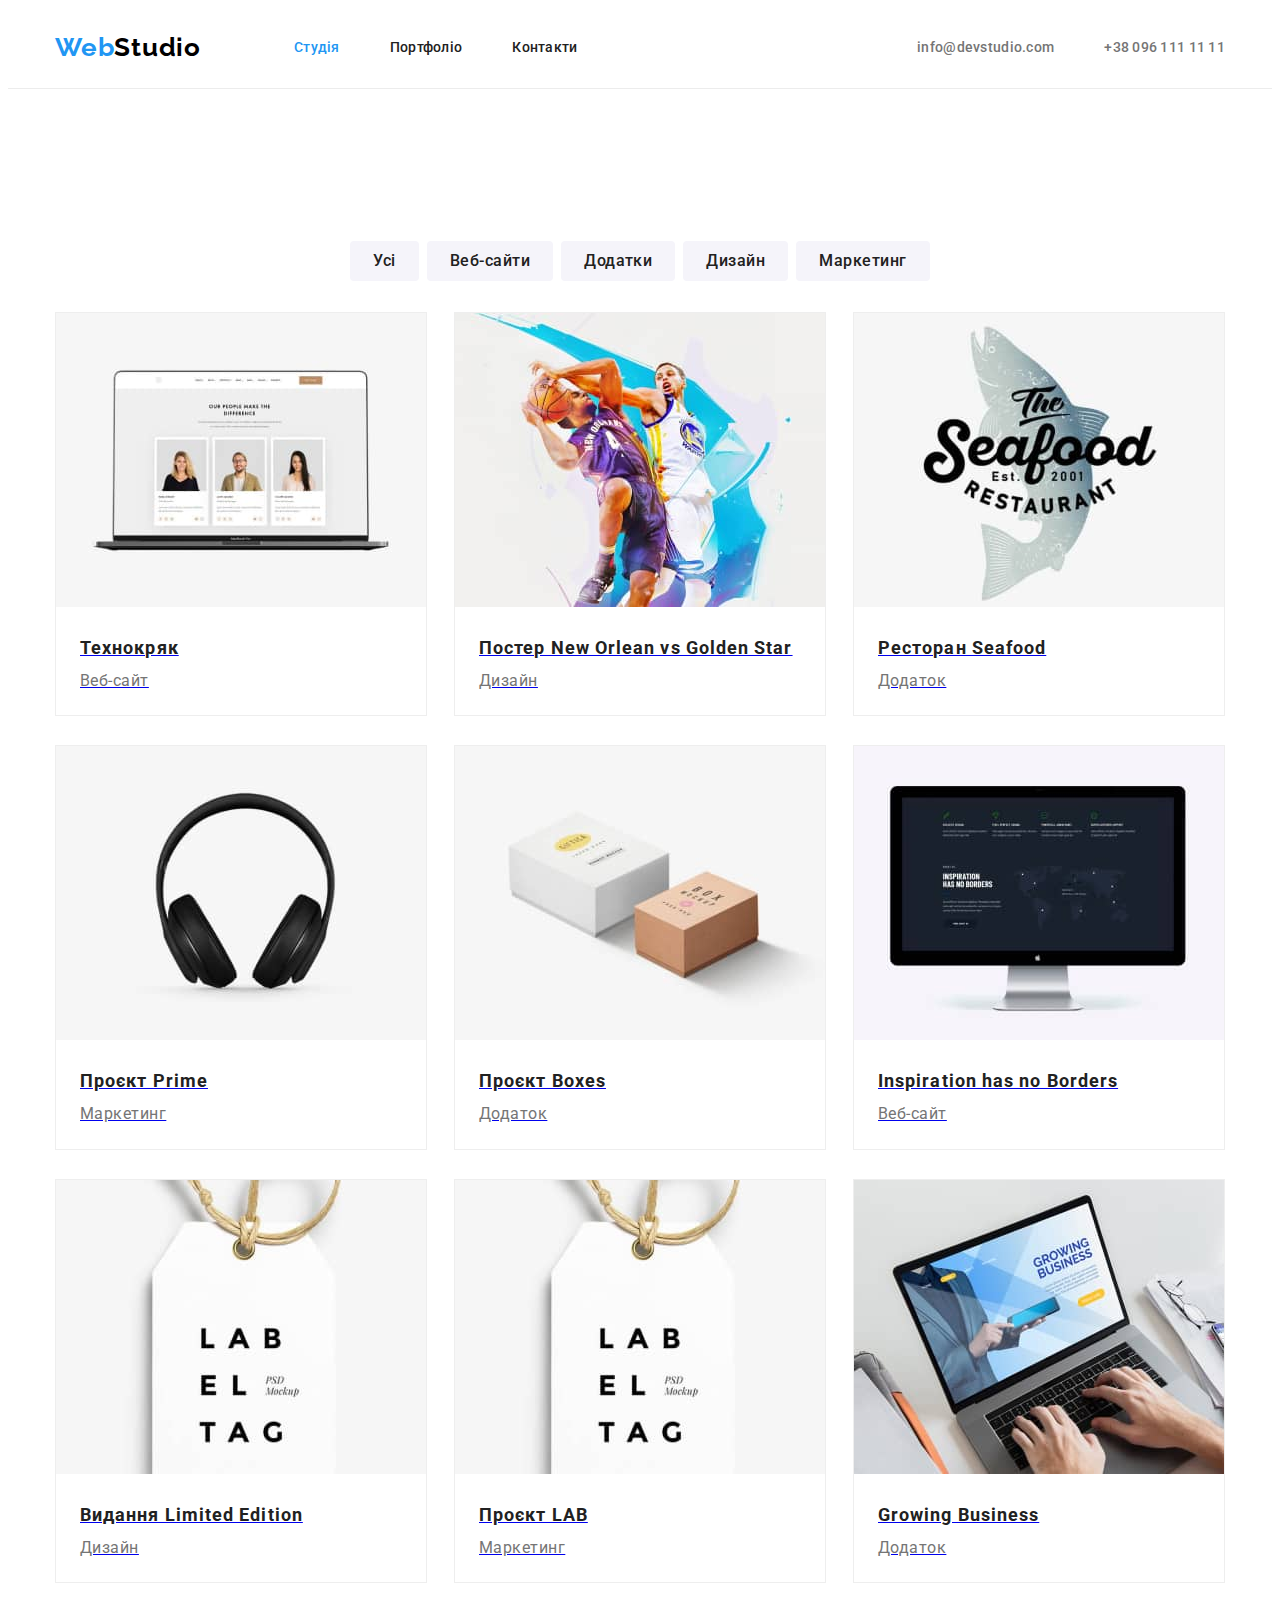
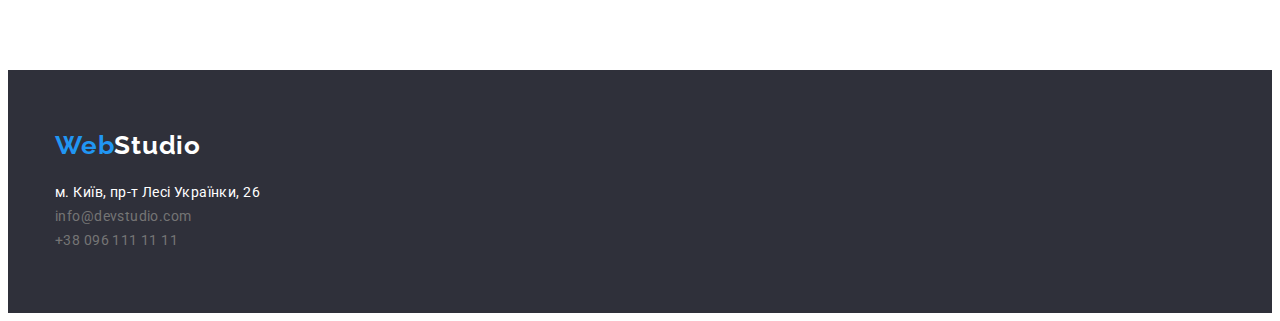
==== commit 8bea8a7f: "second error fix" ====
--- a/portfolio.html
+++ b/portfolio.html
@@ -13,22 +13,22 @@
     <link rel="stylesheet" href="./css/styles.css" />
   </head>
   <body>
-    <header>
+    <header class="border">
       <div class="container">
-        <div class="main-nav">
+        <nav class="main-nav">
           <a class="logo-webs" href="#">Web<span class="logo-studio">Studio</span></a>
           <ul class="links">
             <li class="item">
-              <a class="link-studio" href="./index.html">Студія</a>
+              <a class="link-studio current" href="./index.html">Студія</a>
             </li>
             <li class="item">
-              <a class="link-portfolio current" href="./portfolio.html">Портфоліо</a>
+              <a class="link-portfolio" href="./portfolio.html">Портфоліо</a>
             </li>
             <li class="item">
               <a class="link-contacts" href="#">Контакти</a>
             </li>
           </ul>
-        </div>
+        </nav>
         <!-- mail and telephone number -->
         <ul class="contacts">
           <li class="item">
@@ -41,67 +41,150 @@
       </div>
     </header>
     <!-- main-navigation -->
-    <main class="container-portfolio">
-      <section>
-        <h1 hidden>portfolio</h1>
-        <ul class="main-nav-filter">
-          <li class="item"><button class="button" type="button">Усі</button></li>
-          <li class="item"><button class="button" type="button">Веб-сайти</button></li>
-          <li class="item"><button class="button" type="button">Додатки</button></li>
-          <li class="item"><button class="button" type="button">Дизайн</button></li>
-          <li class="item"><button class="button" type="button">Маркетинг</button></li>
-        </ul>
-        <ul class="our-web">
-          <li class="web-item">
-            <img src="./images/portfolio/1.jpg" alt="приклади сайтів" width="370" height="294" />
-            <h2 class="header-portofolio">Технокряк</h2>
-            <p class="text-portfolio">Веб-сайт</p>
-          </li>
-          <li class="web-item">
-            <img src="./images/portfolio/img2.jpg" alt="приклади сайтів" width="370" height="294" />
-            <h2 class="header-portofolio">Постер New Orlean vs Golden Star</h2>
-            <p class="text-portfolio">Дизайн</p>
-          </li>
-          <li class="web-item">
-            <img src="./images/portfolio/img3.jpg" alt="приклади сайтів" width="370" height="294" />
-            <h2 class="header-portofolio">Ресторан Seafood</h2>
-            <p class="text-portfolio">Додаток</p>
-          </li>
-          <li class="web-item">
-            <img src="./images/portfolio/img4.jpg" alt="приклади сайтів" width="370" height="294" />
-            <h2 class="header-portofolio">Проєкт Prime</h2>
-            <p class="text-portfolio">Маркетинг</p>
-          </li>
-          <li class="web-item">
-            <img src="./images/portfolio/img5.jpg" alt="приклади сайтів" width="370" height="294" />
-            <h2 class="header-portofolio">Проєкт Boxes</h2>
-            <p class="text-portfolio">Додаток</p>
-          </li>
-          <li class="web-item">
-            <img src="./images/portfolio/img6.jpg" alt="приклади сайтів" width="370" height="294" />
-            <h2 class="header-portofolio">Inspiration has no Borders</h2>
-            <p class="text-portfolio">Веб-сайт</p>
-          </li>
-          <li class="web-item">
-            <img src="./images/portfolio/img8.jpg" alt="приклади сайтів" width="370" height="294" />
-            <h2 class="header-portofolio">Видання Limited Edition</h2>
-            <p class="text-portfolio">Дизайн</p>
-          </li>
-          <li class="web-item">
-            <img src="./images/portfolio/img8.jpg" alt="приклади сайтів" width="370" height="294" />
-            <h2 class="header-portofolio">Проєкт LAB</h2>
-            <p class="text-portfolio">Маркетинг</p>
-          </li>
-          <li class="web-item">
-            <img src="./images/portfolio/img9.jpg" alt="приклади сайтів" width="370" height="294" />
-            <h2 class="header-portofolio">Growing Business</h2>
-            <p class="text-portfolio">Додаток</p>
-          </li>
-        </ul>
+    <main>
+      <section class="portfolio-cont">
+        <div class="container">
+          <h1 hidden>portfolio</h1>
+          <ul class="main-nav-filter">
+            <li class="item"><button class="button" type="button">Усі</button></li>
+            <li class="item"><button class="button" type="button">Веб-сайти</button></li>
+            <li class="item"><button class="button" type="button">Додатки</button></li>
+            <li class="item"><button class="button" type="button">Дизайн</button></li>
+            <li class="item"><button class="button" type="button">Маркетинг</button></li>
+          </ul>
+          <ul class="our-web">
+            <li class="web-item">
+              <a href="#">
+                <img
+                  src="./images/portfolio/1.jpg"
+                  alt="приклади сайтів"
+                  width="370"
+                  height="294"
+                />
+                <div class="text-work">
+                  <h2 class="header-portofolio">Технокряк</h2>
+                  <p class="text-portfolio">Веб-сайт</p>
+                </div>
+              </a>
+            </li>
+            <li class="web-item">
+              <a href="#">
+                <img
+                  src="./images/portfolio/img2.jpg"
+                  alt="приклади сайтів"
+                  width="370"
+                  height="294"
+                />
+                <div class="text-work">
+                  <h2 class="header-portofolio">Постер New Orlean vs Golden Star</h2>
+                  <p class="text-portfolio">Дизайн</p>
+                </div>
+              </a>
+            </li>
+            <li class="web-item">
+              <a href="#">
+                <img
+                  src="./images/portfolio/img3.jpg"
+                  alt="приклади сайтів"
+                  width="370"
+                  height="294"
+                />
+                <div class="text-work">
+                  <h2 class="header-portofolio">Ресторан Seafood</h2>
+                  <p class="text-portfolio">Додаток</p>
+                </div>
+              </a>
+            </li>
+            <li class="web-item">
+              <a href="#">
+                <img
+                  src="./images/portfolio/img4.jpg"
+                  alt="приклади сайтів"
+                  width="370"
+                  height="294"
+                />
+                <div class="text-work">
+                  <h2 class="header-portofolio">Проєкт Prime</h2>
+                  <p class="text-portfolio">Маркетинг</p>
+                </div>
+              </a>
+            </li>
+            <li class="web-item">
+              <a href="#">
+                <img
+                  src="./images/portfolio/img5.jpg"
+                  alt="приклади сайтів"
+                  width="370"
+                  height="294"
+                />
+                <div class="text-work">
+                  <h2 class="header-portofolio">Проєкт Boxes</h2>
+                  <p class="text-portfolio">Додаток</p>
+                </div>
+              </a>
+            </li>
+            <li class="web-item">
+              <a href="#">
+                <img
+                  src="./images/portfolio/img6.jpg"
+                  alt="приклади сайтів"
+                  width="370"
+                  height="294"
+                />
+                <div class="text-work">
+                  <h2 class="header-portofolio">Inspiration has no Borders</h2>
+                  <p class="text-portfolio">Веб-сайт</p>
+                </div>
+              </a>
+            </li>
+            <li class="web-item">
+              <a href="#">
+                <img
+                  src="./images/portfolio/img8.jpg"
+                  alt="приклади сайтів"
+                  width="370"
+                  height="294"
+                />
+                <div class="text-work">
+                  <h2 class="header-portofolio">Видання Limited Edition</h2>
+                  <p class="text-portfolio">Дизайн</p>
+                </div>
+              </a>
+            </li>
+            <li class="web-item">
+              <a href="#">
+                <img
+                  src="./images/portfolio/img8.jpg"
+                  alt="приклади сайтів"
+                  width="370"
+                  height="294"
+                />
+                <div class="text-work">
+                  <h2 class="header-portofolio">Проєкт LAB</h2>
+                  <p class="text-portfolio">Маркетинг</p>
+                </div>
+              </a>
+            </li>
+            <li class="web-item">
+              <a href="#">
+                <img
+                  src="./images/portfolio/img9.jpg"
+                  alt="приклади сайтів"
+                  width="370"
+                  height="294"
+                />
+                <div class="text-work">
+                  <h2 class="header-portofolio">Growing Business</h2>
+                  <p class="text-portfolio">Додаток</p>
+                </div>
+              </a>
+            </li>
+          </ul>
+        </div>
       </section>
     </main>
-    <footer class="footer-container">
-      <div class="context">
+    <footer class="footer">
+      <div class="container footer-cont">
         <a class="logo-web" href="#">Web<span class="logo-studio-footer">Studio</span></a>
         <address>
           <ul class="advantages-footer">
--- a/css/styles.css
+++ b/css/styles.css
@@ -14,7 +14,7 @@
   --secondary-font-color: #f5f4fa;
 }
 body {
-  font-family: 'Roboto' 'Raleway' 'Gill Sans', 'Gill Sans MT', Calibri, 'Trebuchet MS', sans-serif;
+  font-family: 'Roboto', 'Raleway', 'Gill Sans', 'Gill Sans MT', sans-serif;
   font-style: normal;
   font-weight: 400;
   letter-spacing: 0.03em;
@@ -25,9 +25,10 @@
 .container {
   display: flex;
   width: 1170px;
+  padding-left: 15px;
+  padding-right: 15px;
   margin-left: auto;
   margin-right: auto;
-  border-bottom: 1px solid #ececec;
 }
 
 .main-nav {
@@ -45,17 +46,26 @@
   text-decoration-line: none;
   color: var(--main-blue-color);
   margin-right: 93px;
-}
+  padding-top: 24px;
+  padding-bottom: 25px;
+}
+
 .logo-studio {
   color: #000000;
 }
 /* header-nav */
+.border {
+ border-bottom: 1px solid #ECECEC ;
+
+ 
+}
+
 .links .item + .item {
   margin-left: 50px;
 }
 
 .links {
-  font-family: 'Roboto';
+  font-family: 'Roboto', sans-serif;
   display: flex;
   font-weight: 500;
   font-size: 14px;
@@ -63,6 +73,7 @@
   letter-spacing: 0.02em;
   list-style-type: none;
   padding-left: 0;
+  margin: 0;
 }
 
 .link-studio,
@@ -92,7 +103,7 @@
 }
 
 .current {
-  color: tomato;
+  color: var(--main-blue-color);
 }
 
 /* contacts */
@@ -100,12 +111,14 @@
   display: flex;
   align-items: center;
 
-  font-family: 'Roboto', sans-serif;
   font-weight: 500;
   font-size: 14px;
   line-height: 1.1;
   letter-spacing: 0.02em;
   list-style-type: none;
+  margin: 0;
+  padding: 0;
+  
 }
 
 .contacts .item + .item {
@@ -128,15 +141,28 @@
 }
 /* hero */
 .hero {
+  display: flex;
+  flex-direction: column;
   width: 1600px;
+  background-color: #2f303a;
+  text-align: center; 
+  padding-top: 200px;
+  padding-bottom: 200px;
+  padding-left: auto;
+  padding-right: auto;
   margin: auto;
-  background-color: #2f303a;
-  text-align: center;
-  border: 1px solid transparent;
+}
+
+.main-hero{
+  display: flex;
+  flex-direction: column;
+  align-items: center;
+  padding-left: 0;
+  padding-right: 0;
 }
 .hero-slogan {
   box-sizing: border-box;
-  font-family: 'Roboto';
+  font-family: 'Roboto', sans-serif;
   font-weight: 900;
   font-size: 44px;
   line-height: 1.4;
@@ -144,13 +170,11 @@
   letter-spacing: 0.06em;
   text-transform: uppercase;
   color: var(--main-font-color);
-  padding-top: 200px;
-  padding-bottom: 30px;
-  padding-right: auto;
-  padding-left: auto;
+  margin-bottom: 30px;
 }
 
 .button {
+
   color: var(--main-font-color);
   background-color: var(--main-blue-color);
   font-weight: 700;
@@ -158,8 +182,6 @@
   line-height: 1.9;
   border-radius: 4px;
   border: 1px solid transparent;
-
-  padding: 6px 22px;
 
 }
 
@@ -173,7 +195,6 @@
   border: 1px solid transparent;
   width: 216px;
   padding: 10px 32px;
-  margin-bottom: 200px;
 }
 
 .pointer {
@@ -191,25 +212,19 @@
 }
 
 /* <!-- our advantages --> */
-.container-ad {
-  display: flex;
-  max-width: 1170px;
-  margin-left: auto;
-  margin-right: auto;
-  margin-top: 92px;
-}
+.advantages-section {
+  padding: 94px 215px 94px 215px;
+}
+
 .advantages {
   font-family: 'Roboto';
   list-style-type: none;
   display: flex;
-  flex-wrap: wrap;
-  padding-left: 0;
-  margin-top: 94px;
-  margin-bottom: 94px;
+  padding: 0;
+  
 }
 .advantages > .item {
   width: 270px;
-  padding: 0px;
 }
 .advantages > .item + .item {
   margin-left: 30px;
@@ -241,7 +256,19 @@
   margin-bottom: 81px;
 }
 
-.header-work {
+.to-do-section {
+  display: flex;
+  flex-direction: column;
+  align-items: center;
+  padding-left: 0;
+  padding-right: 0;
+}
+
+.to-do {
+  padding: 0 215px 81px 215px;
+
+}
+ .header-work {
   font-family: 'Roboto';
   font-style: normal;
   font-weight: 700;
@@ -251,8 +278,7 @@
   letter-spacing: 0.03em;
 
   color: #212121;
-  margin-bottom: 50px;
-  text-align: center;
+  padding-bottom: 50px;
 }
 
 .our-works {
@@ -266,16 +292,14 @@
   margin-left: 30px;
 }
 /* our team */
-.bgc {
-  width: 1600px;
+.team-section {
   background-color: #f5f4fa;
-  margin: auto;
-}
-.team-container {
-  width: 1170px;
-  margin-left: auto;
-  margin-right: auto;
-  margin-bottom: 13px;
+  padding: 94px 215px;
+}
+
+.section-cont {
+display: flex;
+flex-direction: column;
 }
 
 .team {
@@ -287,6 +311,7 @@
   text-align: center;
   letter-spacing: 0.03em;
   color: var(--main-black-color);
+  padding-bottom: 50px;
 }
 
 .team-members {
@@ -295,8 +320,7 @@
   display: flex;
   list-style-type: none;
   padding: 0;
-  margin-top: 50px;
-  margin-bottom: 0;
+  margin: 0;
 }
 
 .team-members .team-item + .team-item {
@@ -305,7 +329,8 @@
 
 .team-item {
   background-color: var(--main-font-color);
-  margin-bottom: 94px;
+  box-shadow: 0px 1px 3px rgba(0, 0, 0, 0.12), 0px 1px 1px rgba(0, 0, 0, 0.14), 0px 2px 1px rgba(0, 0, 0, 0.2);
+  border-radius: 0px 0px 4px 4px;
 }
 
 .members {
@@ -316,6 +341,7 @@
   color: var(--main-black-color);
   text-align: center;
   margin-top: 30px;
+
 }
 .possition {
   font-size: 16px;
@@ -327,22 +353,20 @@
   margin-bottom: 30px;
 }
 /* footer */
-.footer-container {
+.footer {
   background-color: #2f303a;
-  width: 1600px;
-  height: 252px;
-  box-sizing: border-box;
-  border: 1px solid transparent;
-  margin: auto;
-}
-
-.context {
-  display: inline-block;
-  width: 1170px;
-  margin-left: 215px;
-  margin-top: 60px;
-  margin-right: auto;
-}
+  padding-top: 60px;
+  padding-left: 0px;
+  padding-bottom: 60px; 
+  
+}
+
+.footer-cont {
+  display: flex;
+  flex-direction: column;
+}
+
+
 .logo-studio-footer {
   color: var(--main-font-color);
 }
@@ -355,6 +379,7 @@
   letter-spacing: 0.03em;
   text-decoration-line: none;
   color: var(--main-blue-color);
+  margin-bottom: 20px;
 }
 .advantages-footer {
   font-family: 'Roboto';
@@ -365,8 +390,7 @@
   list-style-type: none;
 
   padding: 0;
-  margin-bottom: 0;
-  margin-top: 20px;
+  margin: 0;
 }
 
 .adress-info {
@@ -403,17 +427,21 @@
   color: var(--main-blue-color);
 }
 /* buttons */
+
+.portfolio-cont .container  {
+  display: inline;
+}
+
 .main-nav-filter {
   display: flex;
-  width: 1170px;
+  margin: auto;
   justify-content: center;
-  margin-top: 0;
-  margin-bottom: 30px;
-
+  color: var(--main-black-color);
+  list-style-type: none;
   padding: 0;
-  color: var(--main-black-color);
-  list-style-type: none;
-}
+  padding-bottom: 31px;
+}
+
 .button {
   font-family: 'Roboto';
   font-style: normal;
@@ -453,11 +481,12 @@
 
 /* Our web-sides */
 .our-web {
+  display: flex;
+  flex-wrap: wrap;
   list-style-type: none;
   width: 1170px;
-  display: flex;
-  flex-wrap: wrap;
-  padding: 0;
+  
+  padding: 0; 
   justify-content: space-between;
   margin-bottom: 0;
   margin-top: 0;
@@ -465,6 +494,11 @@
 
 .web-item {
   margin-bottom: 29px;
+  border: 1px solid #EEEEEE;
+}
+
+.text-work {
+  padding: 19px 24px 19px 24px;
 }
 
 .header-portofolio {
@@ -474,10 +508,6 @@
   line-height: 2;
   letter-spacing: 0.06em;
   color: var(--main-black-color);
-  margin-top: 20px;
-  margin-right: 24px;
-  margin-bottom: 4px;
-  margin-left: 24px;
 }
 .text-portfolio {
   font-family: 'Roboto';
@@ -485,18 +515,14 @@
   line-height: 1.9;
   letter-spacing: 0.03em;
   color: var(--secondary-text-color);
-
-  margin-top: 0;
-  margin-right: 24px;
-  margin-bottom: 19px;
-  margin-left: 24px;
 }
 
 /* main-portfolio */
-.container-portfolio {
-  display: flex;
-  width: 1170px;
-  margin-left: auto;
-  margin-right: auto;
-  margin-top: 150px;
-}
+ .portfolio-cont {
+  display: flex;
+  padding-top: 152px ;
+  padding-bottom: 58px ;
+  justify-content: center;
+
+ 
+} 
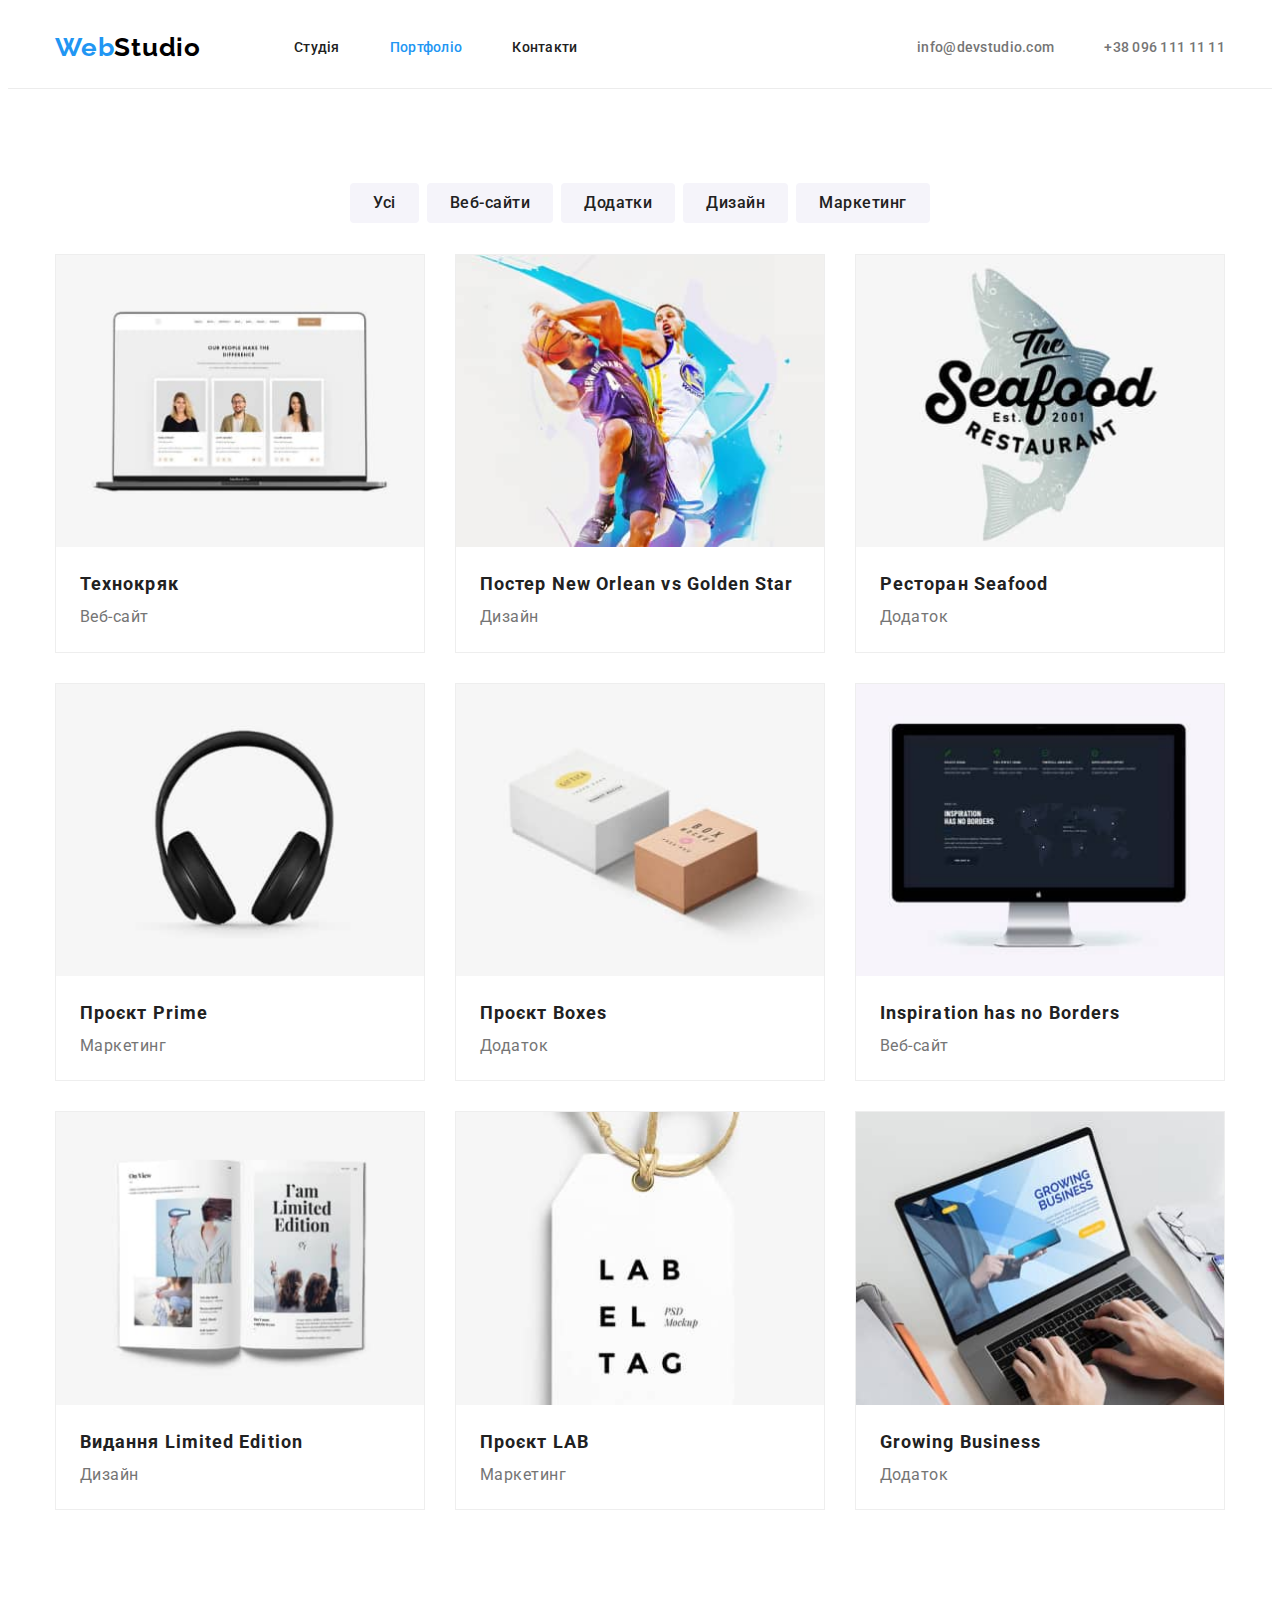
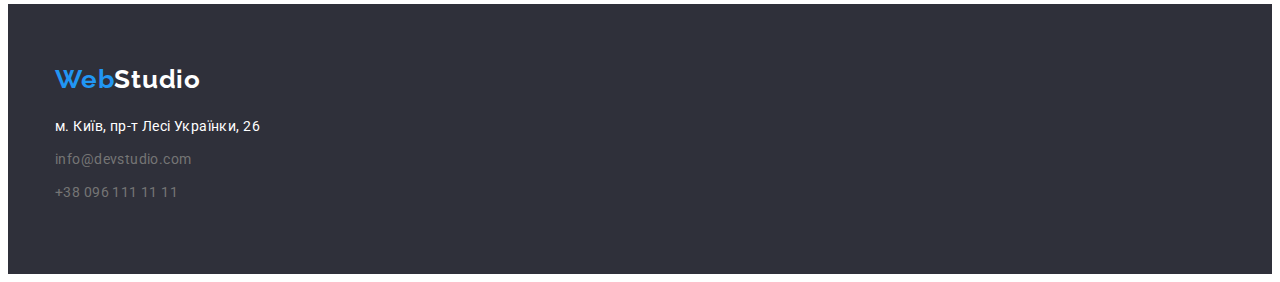
==== commit d91a3f2e: "fix errors 2" ====
--- a/portfolio.html
+++ b/portfolio.html
@@ -19,10 +19,10 @@
           <a class="logo-webs" href="#">Web<span class="logo-studio">Studio</span></a>
           <ul class="links">
             <li class="item">
-              <a class="link-studio current" href="./index.html">Студія</a>
+              <a class="link-studio " href="./index.html">Студія</a>
             </li>
             <li class="item">
-              <a class="link-portfolio" href="./portfolio.html">Портфоліо</a>
+              <a class="link-portfolio current" href="./portfolio.html">Портфоліо</a>
             </li>
             <li class="item">
               <a class="link-contacts" href="#">Контакти</a>
@@ -54,7 +54,7 @@
           </ul>
           <ul class="our-web">
             <li class="web-item">
-              <a href="#">
+              <a class="sides" href="#">
                 <img
                   src="./images/portfolio/1.jpg"
                   alt="приклади сайтів"
@@ -68,7 +68,7 @@
               </a>
             </li>
             <li class="web-item">
-              <a href="#">
+              <a class="sides"  href="#">
                 <img
                   src="./images/portfolio/img2.jpg"
                   alt="приклади сайтів"
@@ -82,7 +82,7 @@
               </a>
             </li>
             <li class="web-item">
-              <a href="#">
+              <a class="sides"  href="#">
                 <img
                   src="./images/portfolio/img3.jpg"
                   alt="приклади сайтів"
@@ -96,7 +96,7 @@
               </a>
             </li>
             <li class="web-item">
-              <a href="#">
+              <a class="sides"  href="#">
                 <img
                   src="./images/portfolio/img4.jpg"
                   alt="приклади сайтів"
@@ -110,7 +110,7 @@
               </a>
             </li>
             <li class="web-item">
-              <a href="#">
+              <a class="sides"  href="#">
                 <img
                   src="./images/portfolio/img5.jpg"
                   alt="приклади сайтів"
@@ -124,7 +124,7 @@
               </a>
             </li>
             <li class="web-item">
-              <a href="#">
+              <a class="sides"  href="#">
                 <img
                   src="./images/portfolio/img6.jpg"
                   alt="приклади сайтів"
@@ -138,9 +138,9 @@
               </a>
             </li>
             <li class="web-item">
-              <a href="#">
-                <img
-                  src="./images/portfolio/img8.jpg"
+              <a class="sides"  href="#">
+                <img
+                  src="./images/portfolio/img7.jpg"
                   alt="приклади сайтів"
                   width="370"
                   height="294"
@@ -152,7 +152,7 @@
               </a>
             </li>
             <li class="web-item">
-              <a href="#">
+              <a class="sides"  href="#">
                 <img
                   src="./images/portfolio/img8.jpg"
                   alt="приклади сайтів"
@@ -166,7 +166,7 @@
               </a>
             </li>
             <li class="web-item">
-              <a href="#">
+              <a class="sides"  href="#">
                 <img
                   src="./images/portfolio/img9.jpg"
                   alt="приклади сайтів"
--- a/css/styles.css
+++ b/css/styles.css
@@ -6,6 +6,28 @@
   padding: 0px;
 }
 
+html {
+	box-sizing: border-box;
+}
+
+*,
+*::after,
+*::before {
+	box-sizing: inherit;
+}
+a {
+	padding-left: 0;
+	margin: 0;
+}
+ul {
+	text-decoration: none;
+}
+img {
+	display: block;
+	max-width: 100%;
+	height: auto;
+}
+
 :root {
   --main-blue-color: #2196f3;
   --main-black-color: #212121;
@@ -24,7 +46,7 @@
 /* logo */
 .container {
   display: flex;
-  width: 1170px;
+  width: 1200px;
   padding-left: 15px;
   padding-right: 15px;
   margin-left: auto;
@@ -55,9 +77,7 @@
 }
 /* header-nav */
 .border {
- border-bottom: 1px solid #ECECEC ;
-
- 
+  border-bottom: 1px solid #ececec;
 }
 
 .links .item + .item {
@@ -118,7 +138,6 @@
   list-style-type: none;
   margin: 0;
   padding: 0;
-  
 }
 
 .contacts .item + .item {
@@ -143,17 +162,14 @@
 .hero {
   display: flex;
   flex-direction: column;
-  width: 1600px;
   background-color: #2f303a;
-  text-align: center; 
+  text-align: center;
   padding-top: 200px;
   padding-bottom: 200px;
-  padding-left: auto;
-  padding-right: auto;
   margin: auto;
 }
 
-.main-hero{
+.main-hero {
   display: flex;
   flex-direction: column;
   align-items: center;
@@ -174,7 +190,6 @@
 }
 
 .button {
-
   color: var(--main-font-color);
   background-color: var(--main-blue-color);
   font-weight: 700;
@@ -182,7 +197,6 @@
   line-height: 1.9;
   border-radius: 4px;
   border: 1px solid transparent;
-
 }
 
 .button-hero {
@@ -213,7 +227,8 @@
 
 /* <!-- our advantages --> */
 .advantages-section {
-  padding: 94px 215px 94px 215px;
+  padding-top: 94px;
+  padding-bottom:  94px;
 }
 
 .advantages {
@@ -221,14 +236,16 @@
   list-style-type: none;
   display: flex;
   padding: 0;
-  
-}
-.advantages > .item {
-  width: 270px;
-}
-.advantages > .item + .item {
+  gap: 30px;
+}
+
+ .advantages > .item {
+    flex-basis: calc((100% - 90px) / 4);
+ }
+
+/* .advantages > .item + .item {
   margin-left: 30px;
-}
+} */
 
 .headers {
   font-weight: 700;
@@ -250,7 +267,7 @@
 
 /* /* our works */
 .container-work {
-  width: 1170px;
+  width: 1200px;
   margin-left: auto;
   margin-right: auto;
   margin-bottom: 81px;
@@ -265,10 +282,9 @@
 }
 
 .to-do {
-  padding: 0 215px 81px 215px;
-
-}
- .header-work {
+  padding-bottom: 81px;;
+}
+.header-work {
   font-family: 'Roboto';
   font-style: normal;
   font-weight: 700;
@@ -286,11 +302,14 @@
   padding: 0;
   list-style-type: none;
   margin: 0;
-}
-
-.our-works .works-item + .works-item {
-  margin-left: 30px;
-}
+  gap: 30px;
+}
+
+.works-item {
+  flex-basis: calc((100% - 90px) / 3);
+}
+
+
 /* our team */
 .team-section {
   background-color: #f5f4fa;
@@ -298,8 +317,8 @@
 }
 
 .section-cont {
-display: flex;
-flex-direction: column;
+  display: flex;
+  flex-direction: column;
 }
 
 .team {
@@ -313,23 +332,30 @@
   color: var(--main-black-color);
   padding-bottom: 50px;
 }
+.team-text {
+  padding-top: 30px;
+  padding-bottom: 30px;
+}
 
 .team-members {
   font-family: 'Roboto';
-  width: 1170px;
   display: flex;
   list-style-type: none;
   padding: 0;
   margin: 0;
-}
-
-.team-members .team-item + .team-item {
-  margin-left: 30px;
-}
+  gap: 30px;
+}
+
+
+
+ .team-item {
+  flex-basis: calc((100% -90px) / 4);
+ }
 
 .team-item {
   background-color: var(--main-font-color);
-  box-shadow: 0px 1px 3px rgba(0, 0, 0, 0.12), 0px 1px 1px rgba(0, 0, 0, 0.14), 0px 2px 1px rgba(0, 0, 0, 0.2);
+  box-shadow: 0px 1px 3px rgba(0, 0, 0, 0.12), 0px 1px 1px rgba(0, 0, 0, 0.14),
+    0px 2px 1px rgba(0, 0, 0, 0.2);
   border-radius: 0px 0px 4px 4px;
 }
 
@@ -340,8 +366,7 @@
   letter-spacing: 0.03em;
   color: var(--main-black-color);
   text-align: center;
-  margin-top: 30px;
-
+ 
 }
 .possition {
   font-size: 16px;
@@ -349,23 +374,24 @@
   letter-spacing: 0.03em;
   color: var(--secondary-text-color);
   text-align: center;
-  margin-top: 10px;
-  margin-bottom: 30px;
+
 }
 /* footer */
 .footer {
   background-color: #2f303a;
   padding-top: 60px;
   padding-left: 0px;
-  padding-bottom: 60px; 
-  
+  padding-bottom: 60px;
+}
+
+.footer-item {
+  margin-bottom: 9px;
 }
 
 .footer-cont {
   display: flex;
   flex-direction: column;
 }
-
 
 .logo-studio-footer {
   color: var(--main-font-color);
@@ -388,7 +414,6 @@
   line-height: 1.7;
   letter-spacing: 0.03em;
   list-style-type: none;
-
   padding: 0;
   margin: 0;
 }
@@ -428,7 +453,7 @@
 }
 /* buttons */
 
-.portfolio-cont .container  {
+.portfolio-cont .container {
   display: inline;
 }
 
@@ -439,7 +464,7 @@
   color: var(--main-black-color);
   list-style-type: none;
   padding: 0;
-  padding-bottom: 31px;
+  margin-bottom: 31px;
 }
 
 .button {
@@ -485,16 +510,21 @@
   flex-wrap: wrap;
   list-style-type: none;
   width: 1170px;
-  
-  padding: 0; 
+
+  padding: 0;
   justify-content: space-between;
-  margin-bottom: 0;
-  margin-top: 0;
-}
+  margin: 0;
+  gap: 30px;
+}
+
 
 .web-item {
-  margin-bottom: 29px;
-  border: 1px solid #EEEEEE;
+  border: 1px solid #eeeeee;
+  flex-basis: calc((100% - 60px) / 3);
+}
+
+.sides {
+  text-decoration: none;
 }
 
 .text-work {
@@ -518,11 +548,9 @@
 }
 
 /* main-portfolio */
- .portfolio-cont {
-  display: flex;
-  padding-top: 152px ;
-  padding-bottom: 58px ;
+.portfolio-cont {
+  display: flex;
+  padding-top: 94px;
+  padding-bottom: 94px;
   justify-content: center;
-
- 
-} 
+}
